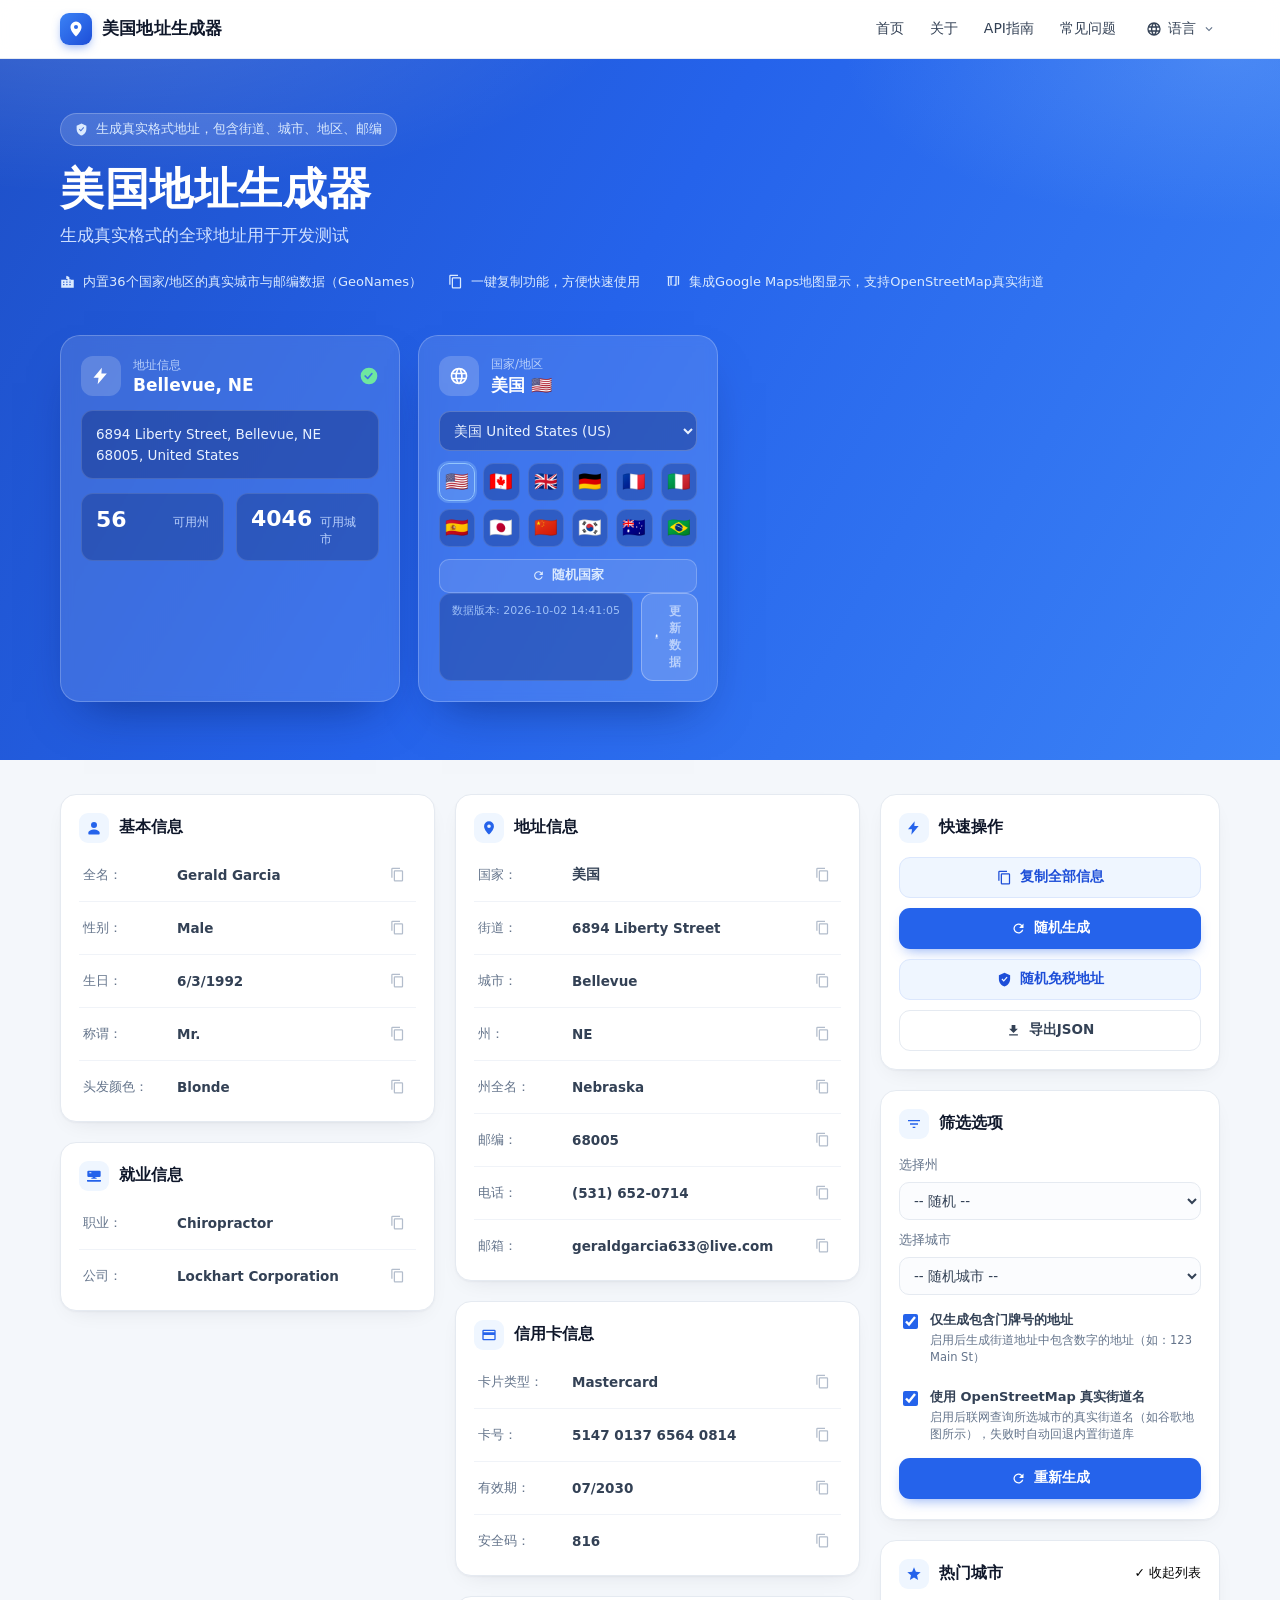
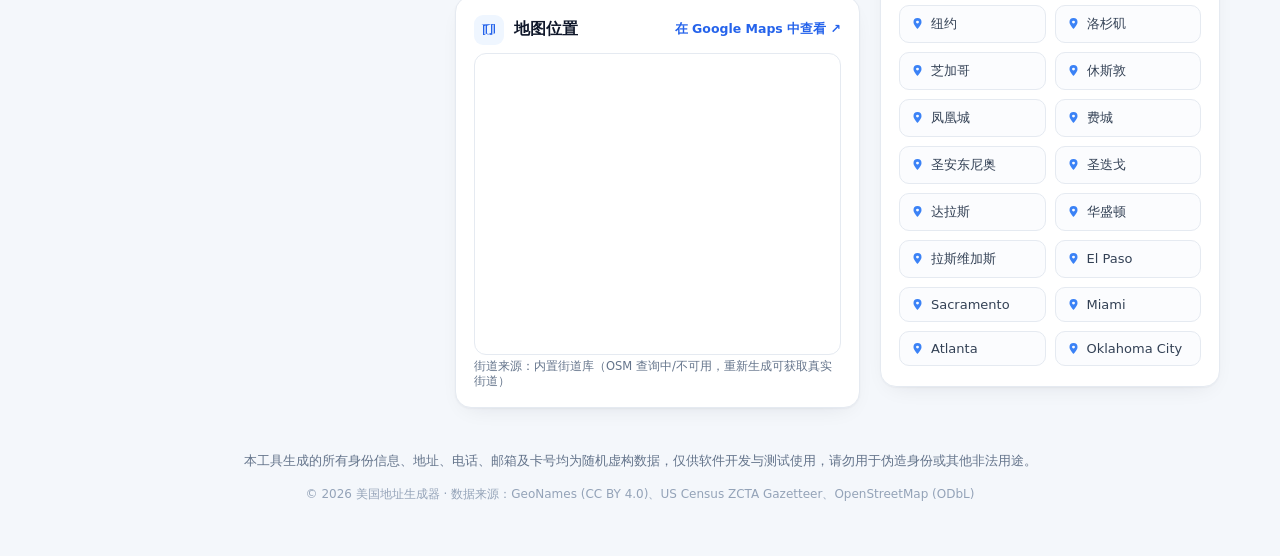
==== Workers 和 Pages/index.html @ 5659b909 "新增 Cloudflare Workers/Pages 版：浏览器内数据更新功能（无需 KV） - Workers 和 Pages/ 目录：与主项目功能相同的 CF Pages 部署版 - funct" ====
<!DOCTYPE html>
<html lang="zh-CN">
<head>
<meta charset="UTF-8">
<meta name="viewport" content="width=device-width, initial-scale=1.0">
<title>美国地址生成器 - 随机生成真实格式的美国地址</title>
<meta name="description" content="免费在线美国地址生成器，随机生成包含街道、城市、州、邮编的真实格式美国地址，支持按州/城市筛选、Google Maps 地图显示、一键复制与 JSON 导出。仅供开发测试使用。">
<link rel="icon" href="data:image/svg+xml,%3Csvg xmlns='http://www.w3.org/2000/svg' viewBox='0 0 32 32'%3E%3Crect width='32' height='32' rx='8' fill='%232563eb'/%3E%3Cpath d='M16 6a7 7 0 0 0-7 7c0 5.25 7 13 7 13s7-7.75 7-13a7 7 0 0 0-7-7zm0 9.5A2.5 2.5 0 1 1 16 10a2.5 2.5 0 0 1 0 5.5z' fill='%23fff'/%3E%3C/svg%3E">
<link rel="stylesheet" href="css/style.css?v=20261003b">
</head>
<body>

<!-- SVG sprite -->
<svg width="0" height="0" style="position:absolute" aria-hidden="true">
  <defs>
    <symbol id="i-pin" viewBox="0 0 24 24"><path d="M12 2a7.41 7.41 0 0 0-7.4 7.4c0 5.57 6.6 11.88 6.88 12.14a.75.75 0 0 0 1.03 0c.29-.26 6.89-6.57 6.89-12.14A7.41 7.41 0 0 0 12 2zm0 10.1a2.7 2.7 0 1 1 0-5.4 2.7 2.7 0 0 1 0 5.4z"/></symbol>
    <symbol id="i-user" viewBox="0 0 24 24"><path d="M12 12a4.5 4.5 0 1 0-4.5-4.5A4.5 4.5 0 0 0 12 12zm0 2.1c-3.9 0-8.5 2-8.5 5v1.65a1 1 0 0 0 1 1h15a1 1 0 0 0 1-1V19.1c0-3-4.6-5-8.5-5z"/></symbol>
    <symbol id="i-copy" viewBox="0 0 24 24"><path d="M16 1H4a2 2 0 0 0-2 2v14h2V3h12V1zm3 4H8a2 2 0 0 0-2 2v14a2 2 0 0 0 2 2h11a2 2 0 0 0 2-2V7a2 2 0 0 0-2-2zm0 16H8V7h11v14z"/></symbol>
    <symbol id="i-check-circle" viewBox="0 0 24 24"><path d="M12 2a10 10 0 1 0 10 10A10 10 0 0 0 12 2zm4.3 7.61-5.15 6a1 1 0 0 1-1.47.05L6.7 12.68a1 1 0 1 1 1.42-1.41l2.26 2.26 4.45-5.2a1 1 0 0 1 1.47 1.28z"/></symbol>
    <symbol id="i-bolt" viewBox="0 0 24 24"><path d="M13 2 3 14h6l-1 8 11-13h-6.5L13 2z"/></symbol>
    <symbol id="i-shield" viewBox="0 0 24 24"><path d="M12 1 3 5v6c0 5.55 3.84 10.74 9 12 5.16-1.26 9-6.45 9-12V5l-9-4zm-1.2 14.5-3.6-3.6 1.4-1.4 2.2 2.2 4.6-5.2 1.5 1.3-6.1 6.7z"/></symbol>
    <symbol id="i-download" viewBox="0 0 24 24"><path d="M19 9h-4V3H9v6H5l7 7 7-7zM5 18v2h14v-2H5z"/></symbol>
    <symbol id="i-refresh" viewBox="0 0 24 24"><path d="M17.65 6.35A8 8 0 1 0 19.73 14h-2.08a6 6 0 1 1-1.41-6.24L13 11h7V4l-2.35 2.35z"/></symbol>
    <symbol id="i-map" viewBox="0 0 24 24"><path d="M20.5 3 .6 3.6 3 4.67v14.66l6-2.22 6 2.22 6-2.61V3.61L20.5 3zM9 5.44l6-2.22v13.34l-6 2.22V5.44zM5 6.09l2-.74v13.31l-2 .74V6.09zm14 11.36-2 .74V4.44l2-.74v13.75z"/></symbol>
    <symbol id="i-filter" viewBox="0 0 24 24"><path d="M10 18h4v-2h-4v2zM3 6v2h18V6H3zm3 7h12v-2H6v2z"/></symbol>
    <symbol id="i-briefcase" viewBox="0 0 24 24"><path d="M10 16v-1H3.75A1.75 1.75 0 0 1 2 13.25v-6A1.75 1.75 0 0 1 3.75 5.5h16.5A1.75 1.75 0 0 1 22 7.25v6a1.75 1.75 0 0 1-1.75 1.75H14v1h2v1.5H8V16h2zm-2-8H5v1.5h3V8zm14.5 11.5V21a1 1 0 0 1-1 1h-19a1 1 0 0 1-1-1v-1.5h21z" transform="translate(0 -1.5)"/></symbol>
    <symbol id="i-card" viewBox="0 0 24 24"><path d="M20 4H4a2 2 0 0 0-2 2v12a2 2 0 0 0 2 2h16a2 2 0 0 0 2-2V6a2 2 0 0 0-2-2zm0 14H4v-6h16v6zm0-10H4V6h16v2z"/></symbol>
    <symbol id="i-mail" viewBox="0 0 24 24"><path d="M20 4H4a2 2 0 0 0-2 2v12a2 2 0 0 0 2 2h16a2 2 0 0 0 2-2V6a2 2 0 0 0-2-2zm0 4-8 5-8-5V6l8 5 8-5v2z"/></symbol>
    <symbol id="i-phone" viewBox="0 0 24 24"><path d="M6.62 10.79a15.05 15.05 0 0 0 6.59 6.59l2.2-2.2a1 1 0 0 1 1.02-.24 11.36 11.36 0 0 0 3.57.57 1 1 0 0 1 1 1V20a1 1 0 0 1-1 1A17 17 0 0 1 3 4a1 1 0 0 1 1-1h3.5a1 1 0 0 1 1 1 11.36 11.36 0 0 0 .57 3.57 1 1 0 0 1-.25 1.02l-2.2 2.2z"/></symbol>
    <symbol id="i-globe" viewBox="0 0 24 24"><path d="M12 2a10 10 0 1 0 10 10A10 10 0 0 0 12 2zm6.93 6h-2.95a15.65 15.65 0 0 0-1.38-3.56A8.03 8.03 0 0 1 18.93 8zM12 4.04c.83 1.2 1.48 2.53 1.91 3.96h-3.82A14 14 0 0 1 12 4.04zM4.26 14a7.82 7.82 0 0 1 0-4h3.38a16.55 16.55 0 0 0 0 4H4.26zm.81 2h2.95a15.65 15.65 0 0 0 1.38 3.56A8.03 8.03 0 0 1 5.07 16zm2.95-8H5.07a8.03 8.03 0 0 1 4.33-3.56A15.65 15.65 0 0 0 8.02 8zM12 19.96a14 14 0 0 1-1.91-3.96h3.82A14.34 14.34 0 0 1 12 19.96zM14.34 14H9.66a14.64 14.64 0 0 1 0-4h4.68a14.64 14.64 0 0 1 0 4zm.26 5.56A15.65 15.65 0 0 0 15.98 16h2.95a8.03 8.03 0 0 1-4.33 3.56zM16.36 14a16.55 16.55 0 0 0 0-4h3.38a7.82 7.82 0 0 1 0 4h-3.38z"/></symbol>
    <symbol id="i-star" viewBox="0 0 24 24"><path d="m12 17.27 6.18 3.73-1.64-7.03L22 9.24l-7.19-.61L12 2 9.19 8.63 2 9.24l5.46 4.73L5.82 21z"/></symbol>
    <symbol id="i-chevron-down" viewBox="0 0 24 24"><path d="M7.41 8.59 12 13.17l4.59-4.58L18 10l-6 6-6-6 1.41-1.41z"/></symbol>
    <symbol id="i-x" viewBox="0 0 24 24"><path d="M19 6.41 17.59 5 12 10.59 6.41 5 5 6.41 10.59 12 5 17.59 6.41 19 12 13.41 17.59 19 19 17.59 13.41 12z"/></symbol>
    <symbol id="i-city" viewBox="0 0 24 24"><path d="M15 9V5.83a1 1 0 0 0-.47-.85l-3-1.9a1 1 0 0 0-1.53.85V9H2v13h20V9h-7zm-8 9H5v-2h2v2zm0-4H5v-2h2v2zm5 4h-2v-2h2v2zm0-4h-2v-2h2v2zm0-4h-2V8h2v2zm5 8h-2v-2h2v2zm0-4h-2v-2h2v2zm0-4h-2V8h2v2z"/></symbol>
  </defs>
</svg>

<!-- ========= 顶部导航 ========= -->
<header class="nav">
  <div class="nav-inner">
    <a class="brand" href="#top">
      <span class="brand-logo"><svg><use href="#i-pin"/></svg></span>
      <span class="brand-name" data-i18n="brand">美国地址生成器</span>
    </a>
    <nav class="nav-links">
      <a href="#top" data-i18n="nav.home">首页</a>
      <a href="#" id="navAbout" data-i18n="nav.about">关于</a>
      <a href="#" id="navApi" data-i18n="nav.api">API指南</a>
      <a href="#" id="navFaq" data-i18n="nav.faq">常见问题</a>
      <div class="lang-wrap">
        <button class="lang-btn" id="langBtn" aria-haspopup="listbox">
          <svg><use href="#i-globe"/></svg><span data-i18n="nav.lang">语言</span><svg class="caret"><use href="#i-chevron-down"/></svg>
        </button>
        <div class="lang-menu" id="langMenu" hidden>
          <button data-lang="zh">简体中文</button>
          <button data-lang="en">English</button>
        </div>
      </div>
    </nav>
  </div>
</header>

<!-- ========= Hero ========= -->
<section class="hero" id="top">
  <div class="hero-inner">
    <div class="hero-left">
      <div class="hero-badge">
        <svg><use href="#i-shield"/></svg>
        <span data-i18n="hero.badge">生成真实格式地址，包含街道、城市、地区、邮编</span>
      </div>
      <h1 data-i18n="hero.title">美国地址生成器</h1>
      <p class="hero-sub" data-i18n="hero.sub">生成真实格式的全球地址用于开发测试</p>
      <div class="hero-feats">
        <div class="feat"><svg><use href="#i-city"/></svg><span data-i18n="hero.f1">内置36个国家/地区的真实城市与邮编数据（GeoNames）</span></div>
        <div class="feat"><svg><use href="#i-copy"/></svg><span data-i18n="hero.f2">一键复制功能，方便快速使用</span></div>
        <div class="feat"><svg><use href="#i-map"/></svg><span data-i18n="hero.f3">集成Google Maps地图显示，支持OpenStreetMap真实街道</span></div>
      </div>
    </div>
    <div class="hero-right">
      <aside class="hero-card">
        <div class="hero-card-head">
          <span class="hero-card-icon"><svg><use href="#i-bolt"/></svg></span>
          <div class="hero-card-title">
            <span class="hint" data-i18n="hero.cardTitle">地址信息</span>
            <strong id="heroCity">--</strong>
          </div>
          <svg class="ok" id="heroOk"><use href="#i-check-circle"/></svg>
        </div>
        <button class="hero-addr" id="heroAddr" title="点击复制完整地址">--</button>
        <div class="hero-stats">
          <div class="stat"><strong id="statStates">56</strong><span id="lblStatRegions">可用州</span></div>
          <div class="stat"><strong id="statCities">--</strong><span data-i18n="hero.cities">可用城市</span></div>
        </div>
      </aside>
      <aside class="hero-card country-card">
        <div class="hero-card-head">
          <span class="hero-card-icon"><svg><use href="#i-globe"/></svg></span>
          <div class="hero-card-title">
            <span class="hint" data-i18n="hero.country">国家/地区</span>
            <strong id="heroCountry">--</strong>
          </div>
        </div>
        <select id="selCountry" class="country-select" aria-label="Country"></select>
        <div class="flag-chips" id="countryChips"></div>
        <div class="country-foot">
          <button class="mini-btn" id="btnRandCountry"><svg><use href="#i-refresh"/></svg><span data-i18n="hero.randomCountry">随机国家</span></button>
        </div>
        <div class="hero-stats small">
          <div class="stat ver"><span id="dataVersion">--</span></div>
          <button class="stat updbtn" id="btnUpdate" type="button"><svg><use href="#i-download"/></svg><span data-i18n="update.btn">更新数据</span></button>
        </div>
      </aside>
    </div>
  </div>
</section>

<!-- ========= 主体 ========= -->
<main class="main">
  <div class="grid">

    <!-- 左列 -->
    <div class="col">
      <section class="card" id="cardBasic">
        <h2><span class="cicon blue"><svg><use href="#i-user"/></svg></span><span data-i18n="card.basic">基本信息</span></h2>
        <div class="rows">
          <div class="row"><span class="lb" data-i18n="f.fullName">全名：</span><span class="val" id="f-fullName">--</span><button class="cp" data-copy="fullName" title="复制"><svg><use href="#i-copy"/></svg></button></div>
          <div class="row"><span class="lb" data-i18n="f.gender">性别：</span><span class="val" id="f-gender">--</span><button class="cp" data-copy="gender"><svg><use href="#i-copy"/></svg></button></div>
          <div class="row"><span class="lb" data-i18n="f.dob">生日：</span><span class="val" id="f-dob">--</span><button class="cp" data-copy="dob"><svg><use href="#i-copy"/></svg></button></div>
          <div class="row"><span class="lb" data-i18n="f.title">称谓：</span><span class="val" id="f-title">--</span><button class="cp" data-copy="title"><svg><use href="#i-copy"/></svg></button></div>
          <div class="row"><span class="lb" data-i18n="f.hair">头发颜色：</span><span class="val" id="f-hair">--</span><button class="cp" data-copy="hair"><svg><use href="#i-copy"/></svg></button></div>
        </div>
      </section>

      <section class="card" id="cardJob">
        <h2><span class="cicon blue"><svg><use href="#i-briefcase"/></svg></span><span data-i18n="card.job">就业信息</span></h2>
        <div class="rows">
          <div class="row"><span class="lb" data-i18n="f.occupation">职业：</span><span class="val" id="f-occupation">--</span><button class="cp" data-copy="occupation"><svg><use href="#i-copy"/></svg></button></div>
          <div class="row"><span class="lb" data-i18n="f.company">公司：</span><span class="val" id="f-company">--</span><button class="cp" data-copy="company"><svg><use href="#i-copy"/></svg></button></div>
        </div>
      </section>
    </div>

    <!-- 中列 -->
    <div class="col">
      <section class="card" id="cardAddr">
        <h2><span class="cicon blue"><svg><use href="#i-pin"/></svg></span><span data-i18n="card.addr">地址信息</span></h2>
        <div class="rows">
          <div class="row"><span class="lb" data-i18n="f.country">国家：</span><span class="val" id="f-country">--</span><button class="cp" data-copy="country"><svg><use href="#i-copy"/></svg></button></div>
          <div class="row"><span class="lb" data-i18n="f.street">街道：</span><span class="val" id="f-street">--</span><button class="cp" data-copy="street"><svg><use href="#i-copy"/></svg></button></div>
          <div class="row"><span class="lb" data-i18n="f.city">城市：</span><span class="val" id="f-city">--</span><button class="cp" data-copy="city"><svg><use href="#i-copy"/></svg></button></div>
          <div class="row"><span class="lb" id="lblState">州：</span><span class="val" id="f-state">--</span><button class="cp" data-copy="state"><svg><use href="#i-copy"/></svg></button></div>
          <div class="row"><span class="lb" id="lblStateFull">州全名：</span><span class="val" id="f-stateFull">--</span><button class="cp" data-copy="stateFull"><svg><use href="#i-copy"/></svg></button></div>
          <div class="row"><span class="lb" data-i18n="f.zip">邮编：</span><span class="val" id="f-zip">--</span><button class="cp" data-copy="zip"><svg><use href="#i-copy"/></svg></button></div>
          <div class="row"><span class="lb" data-i18n="f.phone">电话：</span><span class="val" id="f-phone">--</span><button class="cp" data-copy="phone"><svg><use href="#i-copy"/></svg></button></div>
          <div class="row"><span class="lb" data-i18n="f.email">邮箱：</span><span class="val" id="f-email">--</span><button class="cp" data-copy="email"><svg><use href="#i-copy"/></svg></button></div>
        </div>
      </section>

      <section class="card" id="cardCard">
        <h2><span class="cicon blue"><svg><use href="#i-card"/></svg></span><span data-i18n="card.credit">信用卡信息</span></h2>
        <div class="rows">
          <div class="row"><span class="lb" data-i18n="f.cardType">卡片类型：</span><span class="val" id="f-cardType">--</span><button class="cp" data-copy="cardType"><svg><use href="#i-copy"/></svg></button></div>
          <div class="row"><span class="lb" data-i18n="f.cardNumber">卡号：</span><span class="val" id="f-cardNumber">--</span><button class="cp" data-copy="cardNumber"><svg><use href="#i-copy"/></svg></button></div>
          <div class="row"><span class="lb" data-i18n="f.cardExpiry">有效期：</span><span class="val" id="f-cardExpiry">--</span><button class="cp" data-copy="cardExpiry"><svg><use href="#i-copy"/></svg></button></div>
          <div class="row"><span class="lb" data-i18n="f.cardCvv">安全码：</span><span class="val" id="f-cardCvv">--</span><button class="cp" data-copy="cardCvv"><svg><use href="#i-copy"/></svg></button></div>
        </div>
      </section>

      <section class="card" id="cardMap">
        <h2>
          <span class="cicon blue"><svg><use href="#i-map"/></svg></span>
          <span data-i18n="card.map">地图位置</span>
          <a class="hlink" id="gmapsLink" href="#" target="_blank" rel="noopener" data-i18n="map.open">在 Google Maps 中查看 ↗</a>
        </h2>
        <div class="map-wrap">
          <iframe id="mapFrame" title="Google Maps" loading="lazy" referrerpolicy="no-referrer-when-downgrade" allowfullscreen></iframe>
        </div>
        <p class="map-src" id="streetSrc"></p>
      </section>
    </div>

    <!-- 右列 -->
    <div class="col side">
      <section class="card" id="cardQuick">
        <h2><span class="cicon blue"><svg><use href="#i-bolt"/></svg></span><span data-i18n="card.quick">快速操作</span></h2>
        <div class="quick">
          <button class="btn soft" id="btnCopyAll"><svg><use href="#i-copy"/></svg><span data-i18n="q.copyAll">复制全部信息</span></button>
          <button class="btn solid" id="btnGen"><svg><use href="#i-refresh"/></svg><span data-i18n="q.random">随机生成</span></button>
          <button class="btn soft" id="btnTaxFree"><svg><use href="#i-shield"/></svg><span data-i18n="q.taxFree">随机免税地址</span></button>
          <button class="btn ghost" id="btnExport"><svg><use href="#i-download"/></svg><span data-i18n="q.export">导出JSON</span></button>
        </div>
      </section>

      <section class="card" id="cardFilter">
        <h2><span class="cicon blue"><svg><use href="#i-filter"/></svg></span><span data-i18n="card.filter">筛选选项</span></h2>
        <div class="filters">
          <label class="flb" for="selState" id="lblRegionFilter">选择州</label>
          <select id="selState"><option value="" data-i18n="flt.anyState">-- 随机 --</option></select>
          <label class="flb" for="selCity" data-i18n="flt.city">选择城市</label>
          <select id="selCity"><option value="" data-i18n="flt.anyCity">-- 随机城市 --</option></select>
          <label class="chk">
            <input type="checkbox" id="chkHouse" checked>
            <span><b data-i18n="flt.house">仅生成包含门牌号的地址</b><i data-i18n="flt.houseHint">启用后生成街道地址中包含数字的地址（如：123 Main St）</i></span>
          </label>
          <label class="chk">
            <input type="checkbox" id="chkOsm" checked>
            <span><b data-i18n="flt.osm">使用 OpenStreetMap 真实街道名</b><i data-i18n="flt.osmHint">启用后联网查询所选城市的真实街道名（如谷歌地图所示），失败时自动回退内置街道库</i></span>
          </label>
          <button class="btn solid full" id="btnRegen"><svg><use href="#i-refresh"/></svg><span data-i18n="q.regen">重新生成</span></button>
        </div>
      </section>

      <section class="card" id="cardHot">
        <h2><span class="cicon blue"><svg><use href="#i-star"/></svg></span><span data-i18n="card.hot">热门城市</span>
          <button class="hlink asbtn" id="hotToggle" data-i18n="hot.collapse">✓ 收起列表</button>
        </h2>
        <div class="hot-grid" id="hotCities"></div>
      </section>
    </div>

  </div>
</main>

<footer class="foot">
  <p><span data-i18n="foot.disclaimer">本工具生成的所有身份信息、地址、电话、邮箱及卡号均为随机虚构数据，仅供软件开发与测试使用，请勿用于伪造身份或其他非法用途。</span></p>
  <p class="muted">© 2026 美国地址生成器 · <span data-i18n="foot.src">数据来源：GeoNames (CC BY 4.0)、US Census ZCTA Gazetteer、OpenStreetMap (ODbL)</span></p>
</footer>

<!-- ========= 模态框 ========= -->
<div class="modal-mask" id="modalMask" hidden>
  <div class="modal" role="dialog" aria-modal="true">
    <button class="modal-x" id="modalX" aria-label="close"><svg><use href="#i-x"/></svg></button>
    <div class="modal-body" id="modalBody"></div>
  </div>
</div>

<div class="toast" id="toast" hidden></div>

<script src="js/countries_data.js?v=20261003"></script>
<script src="js/names.js?v=20261003"></script>
<script src="js/app.js?v=20261003"></script>
</body>
</html>
---- Workers 和 Pages/css/style.css ----
/* 美国地址生成器 - style.css */
:root {
  --blue-600: #2563eb;
  --blue-700: #1d4ed8;
  --blue-500: #3b82f6;
  --blue-100: #dbeafe;
  --blue-50: #eff6ff;
  --ink: #0f172a;
  --ink-2: #334155;
  --muted: #64748b;
  --line: #e5eaf1;
  --bg: #f4f7fb;
  --card: #ffffff;
  --radius: 16px;
  --shadow: 0 1px 2px rgba(15, 23, 42, .04), 0 8px 24px -12px rgba(15, 23, 42, .12);
}
* { box-sizing: border-box; }
html { scroll-behavior: smooth; }
body {
  margin: 0;
  font-family: "Inter", "Segoe UI", "Microsoft YaHei", "PingFang SC", system-ui, -apple-system, sans-serif;
  color: var(--ink);
  background: var(--bg);
  -webkit-font-smoothing: antialiased;
}
button { font-family: inherit; cursor: pointer; }
a { color: var(--blue-600); text-decoration: none; }
svg { fill: currentColor; }

/* ============ 导航 ============ */
.nav {
  position: sticky; top: 0; z-index: 50;
  background: rgba(255, 255, 255, .92);
  backdrop-filter: blur(10px);
  border-bottom: 1px solid var(--line);
}
.nav-inner {
  max-width: 1200px; margin: 0 auto; padding: 0 20px;
  height: 58px; display: flex; align-items: center; justify-content: space-between;
}
.brand { display: flex; align-items: center; gap: 10px; color: var(--ink); font-weight: 700; }
.brand-logo {
  width: 32px; height: 32px; border-radius: 9px;
  background: linear-gradient(135deg, var(--blue-500), var(--blue-700));
  color: #fff; display: grid; place-items: center;
  box-shadow: 0 4px 10px -2px rgba(37, 99, 235, .5);
}
.brand-logo svg { width: 18px; height: 18px; }
.brand-name { font-size: 16.5px; letter-spacing: .2px; }
.nav-links { display: flex; align-items: center; gap: 26px; }
.nav-links > a { color: var(--ink-2); font-size: 14px; }
.nav-links > a:hover { color: var(--blue-600); }
.lang-wrap { position: relative; }
.lang-btn {
  display: flex; align-items: center; gap: 6px;
  border: 0; background: none; color: var(--ink-2); font-size: 14px; padding: 6px 4px;
}
.lang-btn svg { width: 16px; height: 16px; }
.lang-btn .caret { width: 14px; height: 14px; color: var(--muted); }
.lang-menu {
  position: absolute; right: 0; top: calc(100% + 6px);
  background: #fff; border: 1px solid var(--line); border-radius: 10px;
  box-shadow: var(--shadow); min-width: 132px; overflow: hidden; padding: 4px;
}
.lang-menu button {
  display: block; width: 100%; text-align: left; padding: 8px 10px;
  border: 0; background: none; border-radius: 7px; font-size: 13.5px; color: var(--ink-2);
}
.lang-menu button:hover { background: var(--blue-50); color: var(--blue-700); }
.lang-menu button.active { color: var(--blue-600); font-weight: 600; }

/* ============ Hero ============ */
.hero {
  background:
    radial-gradient(900px 340px at 8% -10%, rgba(255, 255, 255, .16), transparent 60%),
    radial-gradient(700px 300px at 96% 0%, rgba(147, 197, 253, .25), transparent 55%),
    linear-gradient(120deg, #1e50c8 0%, #2563eb 45%, #3b82f6 100%);
  color: #fff;
}
.hero-inner {
  max-width: 1200px; margin: 0 auto; padding: 54px 20px 58px;
  display: grid; grid-template-columns: 1.2fr auto; gap: 44px; align-items: center;
}
.hero-right { display: flex; gap: 18px; align-items: stretch; flex-wrap: wrap; justify-content: flex-end; max-width: 760px; }
.hero-badge {
  display: inline-flex; align-items: center; gap: 8px;
  background: rgba(255, 255, 255, .14); border: 1px solid rgba(255, 255, 255, .22);
  padding: 7px 14px; border-radius: 999px; font-size: 12.5px; color: #dbeafe;
}
.hero-badge svg { width: 13px; height: 13px; }
.hero h1 {
  margin: 18px 0 10px; font-size: 44px; line-height: 1.15;
  letter-spacing: .5px; font-weight: 800;
}
.hero-sub { margin: 0 0 26px; color: #cfe0ff; font-size: 16.5px; }
.hero-feats { display: flex; flex-wrap: wrap; gap: 10px 26px; }
.feat { display: flex; align-items: center; gap: 8px; font-size: 13px; color: #dbeafe; }
.feat svg { width: 15px; height: 15px; flex: none; }

.hero-card {
  background: rgba(255, 255, 255, .12);
  border: 1px solid rgba(255, 255, 255, .22);
  border-radius: 20px; padding: 20px;
  backdrop-filter: blur(6px);
  box-shadow: 0 24px 48px -24px rgba(2, 20, 80, .55);
  width: 340px; flex: none;
  display: flex; flex-direction: column;
}
.country-card { width: 300px; }
.hero-card-head { display: flex; align-items: center; gap: 12px; }
.hero-card-icon {
  width: 40px; height: 40px; border-radius: 12px; flex: none;
  background: rgba(255, 255, 255, .18); display: grid; place-items: center;
}
.hero-card-icon svg { width: 20px; height: 20px; }
.hero-card-title { display: flex; flex-direction: column; gap: 1px; min-width: 0; flex: 1; }
.hero-card-title .hint { font-size: 12px; color: #b9d0fb; }
.hero-card-title strong { font-size: 17px; white-space: nowrap; overflow: hidden; text-overflow: ellipsis; }
.hero-card-head .ok { width: 20px; height: 20px; color: #6ee7a0; flex: none; }
.hero-addr {
  margin-top: 14px; width: 100%; text-align: left;
  background: rgba(9, 30, 100, .35); border: 1px solid rgba(255, 255, 255, .14);
  color: #eaf2ff; font-size: 13.5px; line-height: 1.55;
  border-radius: 12px; padding: 13px 14px; min-height: 46px;
}
.hero-addr:hover { border-color: rgba(255, 255, 255, .4); }
.hero-stats { display: grid; grid-template-columns: 1fr 1fr; gap: 12px; margin-top: 14px; }
.stat {
  background: rgba(9, 30, 100, .3); border: 1px solid rgba(255, 255, 255, .12);
  border-radius: 12px; padding: 12px 14px;
  display: flex; align-items: baseline; justify-content: space-between; gap: 8px;
}
.stat strong { font-size: 22px; }
.stat span { font-size: 12px; color: #b9d0fb; }
.hero-stats.small { margin-top: auto; gap: 8px; }
.hero-stats.small .stat { padding: 9px 12px; }
.stat.ver { justify-content: center; }
.stat.ver span { font-size: 11px; color: #9fc0f7; white-space: nowrap; overflow: hidden; text-overflow: ellipsis; }
.stat.updbtn {
  border: 1px solid rgba(255, 255, 255, .3); background: rgba(255, 255, 255, .14);
  color: #eaf2ff; font-size: 12.5px; font-weight: 600; font-family: inherit;
  cursor: pointer; justify-content: center; align-items: center; gap: 6px;
  transition: background .15s ease;
}
.stat.updbtn svg { width: 13px; height: 13px; }
.stat.updbtn:hover { background: rgba(255, 255, 255, .24); }

/* 国家选择卡片 */
.country-select {
  margin-top: 14px; width: 100%; height: 40px; padding: 0 10px;
  background: rgba(9, 30, 100, .35); color: #eaf2ff;
  border: 1px solid rgba(255, 255, 255, .22); border-radius: 11px;
  font-size: 13.5px; font-family: inherit; outline: none; cursor: pointer;
}
.country-select:focus { border-color: rgba(255, 255, 255, .55); }
.country-select option { color: #0f172a; background: #fff; }
.flag-chips { display: grid; grid-template-columns: repeat(6, 1fr); gap: 8px; margin-top: 12px; }
.flag-chip {
  height: 38px; border-radius: 10px; font-size: 19px; line-height: 1;
  background: rgba(9, 30, 100, .3); border: 1px solid rgba(255, 255, 255, .12);
  cursor: pointer; transition: all .15s ease; padding: 0;
}
.flag-chip:hover { background: rgba(255, 255, 255, .2); transform: translateY(-1px); }
.flag-chip.active { border-color: #93c5fd; background: rgba(147, 197, 253, .28); box-shadow: 0 0 0 2px rgba(147, 197, 253, .35); }
.country-foot { margin-top: 12px; }
.mini-btn {
  width: 100%; display: flex; align-items: center; justify-content: center; gap: 7px;
  height: 34px; border-radius: 10px; font-size: 12.5px; font-weight: 600; font-family: inherit;
  background: rgba(255, 255, 255, .1); border: 1px solid rgba(255, 255, 255, .22);
  color: #dbeafe; cursor: pointer; transition: background .15s ease;
}
.mini-btn svg { width: 13px; height: 13px; }
.mini-btn:hover { background: rgba(255, 255, 255, .2); }

/* ============ 主体布局 ============ */
.main { max-width: 1200px; margin: 0 auto; padding: 34px 20px 20px; }
.grid { display: grid; grid-template-columns: minmax(0, 1fr) minmax(0, 1.08fr) 340px; gap: 20px; align-items: start; }
.col { display: flex; flex-direction: column; gap: 20px; min-width: 0; }

.card {
  background: var(--card); border: 1px solid var(--line);
  border-radius: var(--radius); box-shadow: var(--shadow);
  padding: 18px 18px 8px;
}
.card h2 {
  display: flex; align-items: center; gap: 10px;
  margin: 0 0 6px; font-size: 15.5px; font-weight: 700; color: var(--ink);
}
.card h2 .hlink { margin-left: auto; font-size: 12.5px; }
.cicon {
  width: 30px; height: 30px; border-radius: 9px; flex: none;
  display: grid; place-items: center;
  background: var(--blue-50); color: var(--blue-600);
}
.cicon svg { width: 16px; height: 16px; }

.rows { display: flex; flex-direction: column; }
.row {
  display: flex; align-items: center; gap: 10px;
  padding: 11px 4px; border-bottom: 1px solid #f0f3f8;
}
.row:last-child { border-bottom: 0; }
.lb { flex: none; width: 84px; color: var(--muted); font-size: 13px; }
.val { flex: 1; min-width: 0; font-size: 13.5px; font-weight: 600; color: var(--ink-2); word-break: break-all; }
.cp {
  flex: none; width: 30px; height: 30px; border-radius: 8px; border: 0;
  background: transparent; color: #b3bdcc; display: grid; place-items: center;
  transition: all .15s ease;
}
.cp svg { width: 15px; height: 15px; }
.cp:hover { background: var(--blue-50); color: var(--blue-600); }
.cp.done { color: #16a34a; }

.hlink.asbtn { border: 0; background: none; padding: 0; font-size: 12.5px; }

/* 快速操作 */
.quick { display: flex; flex-direction: column; gap: 10px; padding: 8px 0 10px; }
.btn {
  display: flex; align-items: center; justify-content: center; gap: 8px;
  border-radius: 11px; font-size: 13.5px; font-weight: 600;
  padding: 10.5px 12px; border: 1px solid transparent; transition: all .15s ease;
}
.btn svg { width: 15px; height: 15px; }
.btn.solid { background: var(--blue-600); color: #fff; box-shadow: 0 6px 14px -6px rgba(37, 99, 235, .6); }
.btn.solid:hover { background: var(--blue-700); }
.btn.soft { background: var(--blue-50); color: var(--blue-700); border-color: #dbe7fd; }
.btn.soft:hover { background: var(--blue-100); }
.btn.ghost { background: #fff; color: var(--ink-2); border-color: var(--line); }
.btn.ghost:hover { border-color: #c9d5e8; color: var(--blue-700); }
.btn.full { width: 100%; }
.btn:active { transform: translateY(1px); }
.btn:disabled { opacity: .45; cursor: not-allowed; transform: none; }
.btn:disabled:hover { background: var(--blue-50); }

/* 筛选选项 */
.filters { display: flex; flex-direction: column; gap: 8px; padding: 8px 0 12px; }
.flb { font-size: 12.5px; color: var(--muted); margin-top: 4px; }
.filters select {
  width: 100%; height: 38px; padding: 0 10px;
  border: 1px solid var(--line); border-radius: 10px;
  background: #fbfcfe; color: var(--ink-2); font-size: 13.5px; font-family: inherit;
  outline: none;
}
.filters select:focus { border-color: var(--blue-500); box-shadow: 0 0 0 3px rgba(59, 130, 246, .15); }
.chk { display: flex; gap: 9px; align-items: flex-start; margin: 8px 0 6px; cursor: pointer; }
.chk input { margin-top: 3px; accent-color: var(--blue-600); width: 15px; height: 15px; flex: none; }
.chk span { display: flex; flex-direction: column; gap: 3px; }
.chk b { font-size: 13px; color: var(--ink-2); font-weight: 600; }
.chk i { font-style: normal; font-size: 11.5px; color: var(--muted); line-height: 1.5; }

/* 热门城市 */
.hot-grid { display: grid; grid-template-columns: 1fr 1fr; gap: 9px; padding: 10px 0 12px; }
.hot-grid.collapsed { grid-auto-rows: 0; overflow: hidden; gap: 0; padding-bottom: 0; }
.hot-chip {
  display: flex; align-items: center; gap: 7px;
  padding: 9px 11px; border: 1px solid var(--line); border-radius: 10px;
  background: #fbfcfe; color: var(--ink-2); font-size: 13px; justify-content: flex-start;
}
.hot-chip svg { width: 13px; height: 13px; color: var(--blue-500); flex: none; }
.hot-chip:hover { border-color: var(--blue-500); color: var(--blue-700); background: var(--blue-50); }
.hot-chip.collapsed-hide { display: none; }

/* 地图 */
.map-wrap { border-radius: 12px; overflow: hidden; border: 1px solid var(--line); margin: 8px 0 4px; }
.map-wrap iframe { display: block; width: 100%; height: 300px; border: 0; }
.map-src { font-size: 11.5px; color: var(--muted); margin: 0 0 10px; }

/* ============ 页脚 ============ */
.foot {
  max-width: 1200px; margin: 0 auto; padding: 10px 20px 40px;
  color: var(--muted); font-size: 12.5px; line-height: 1.7; text-align: center;
}
.foot .muted { color: #94a3b8; font-size: 12px; }

/* ============ 模态框 ============ */
.modal-mask[hidden] { display: none; }
.modal-mask {
  position: fixed; inset: 0; z-index: 100;
  background: rgba(15, 23, 42, .45); backdrop-filter: blur(3px);
  display: grid; place-items: center; padding: 24px;
}
.modal {
  position: relative; width: min(720px, 100%); max-height: 82vh; overflow: auto;
  background: #fff; border-radius: 18px; padding: 28px 30px;
  box-shadow: 0 30px 80px -20px rgba(2, 20, 80, .45);
}
.modal-x {
  position: sticky; top: 0; float: right; margin: -10px -10px 0 0;
  width: 32px; height: 32px; border: 0; border-radius: 9px;
  background: #f1f5f9; color: var(--muted); display: grid; place-items: center;
}
.modal-x svg { width: 15px; height: 15px; }
.modal-x:hover { background: #e2e8f0; color: var(--ink); }
.modal-body h3 { margin: 4px 0 14px; font-size: 19px; color: var(--ink); }
.modal-body h4 { margin: 18px 0 6px; font-size: 14.5px; color: var(--ink-2); }
.modal-body p, .modal-body li { font-size: 13.5px; color: var(--muted); line-height: 1.75; }
.modal-body ul, .modal-body ol { padding-left: 20px; margin: 6px 0; }
.modal-body code {
  background: var(--blue-50); color: var(--blue-700);
  padding: 1.5px 6px; border-radius: 6px; font-size: 12.5px;
}
.modal-body pre {
  background: #0f172a; color: #dbeafe; padding: 14px 16px; border-radius: 12px;
  overflow-x: auto; font-size: 12.5px; line-height: 1.6;
}
.modal-body table { border-collapse: collapse; width: 100%; font-size: 13px; margin: 8px 0; }
.modal-body th, .modal-body td { border: 1px solid var(--line); padding: 7px 10px; text-align: left; color: var(--ink-2); }
.modal-body th { background: #f8fafc; }

/* ============ Toast ============ */
.toast {
  position: fixed; left: 50%; bottom: 34px; transform: translateX(-50%);
  background: #0f172a; color: #fff; font-size: 13px;
  padding: 10px 18px; border-radius: 999px; z-index: 200;
  box-shadow: 0 12px 30px -8px rgba(2, 20, 80, .5);
  animation: toast-in .18s ease;
}
@keyframes toast-in { from { opacity: 0; transform: translate(-50%, 8px); } }

/* ============ 响应式 ============ */
@media (max-width: 1080px) {
  .grid { grid-template-columns: 1fr 1fr; }
  .col.side { grid-column: 1 / -1; display: grid; grid-template-columns: repeat(auto-fit, minmax(280px, 1fr)); }
}
@media (max-width: 1280px) {
  .hero-inner { grid-template-columns: 1fr; }
  .hero-right { justify-content: flex-start; }
}
@media (max-width: 880px) {
  .hero-inner { grid-template-columns: 1fr; gap: 30px; padding: 40px 20px 44px; }
  .hero h1 { font-size: 34px; }
  .grid { grid-template-columns: 1fr; }
  .hero-card, .country-card { width: 100%; }
}
@media (max-width: 560px) {
  .nav-links > a { display: none; }
  .brand-name { font-size: 15px; }
}
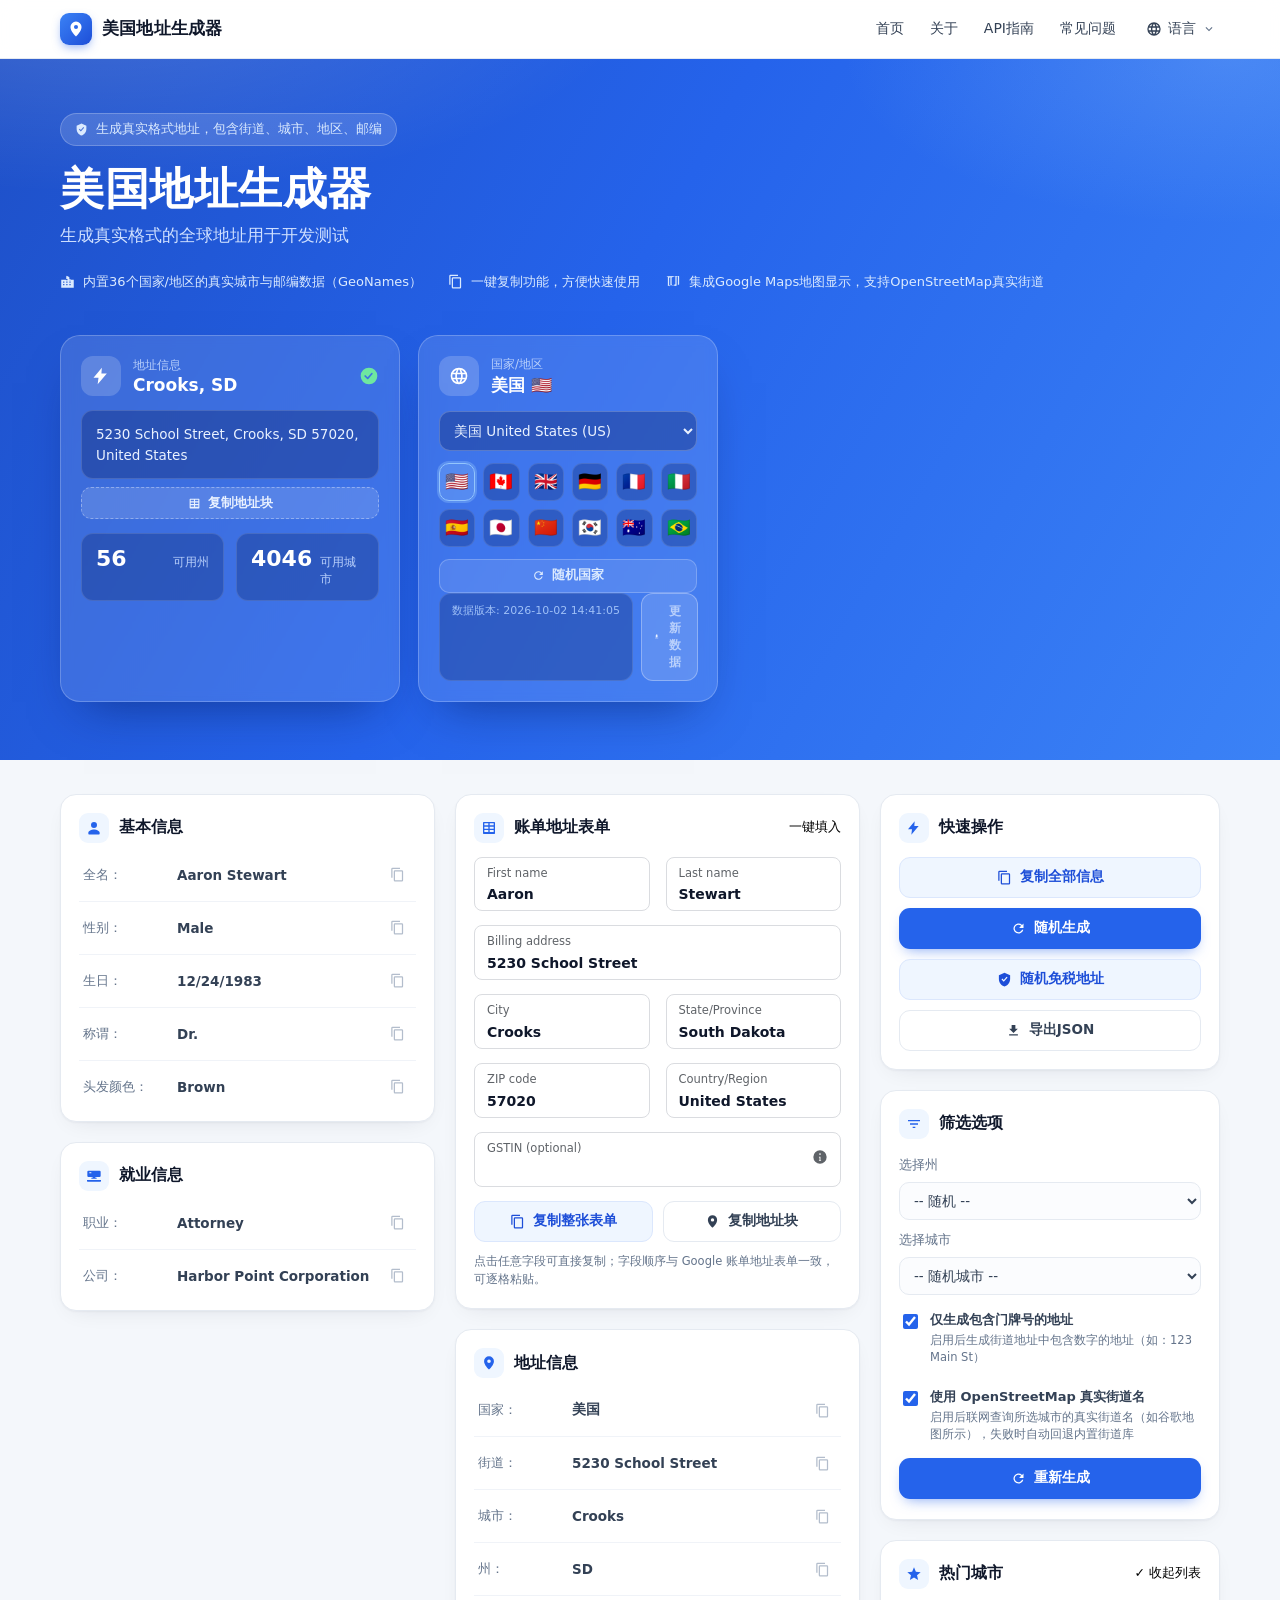
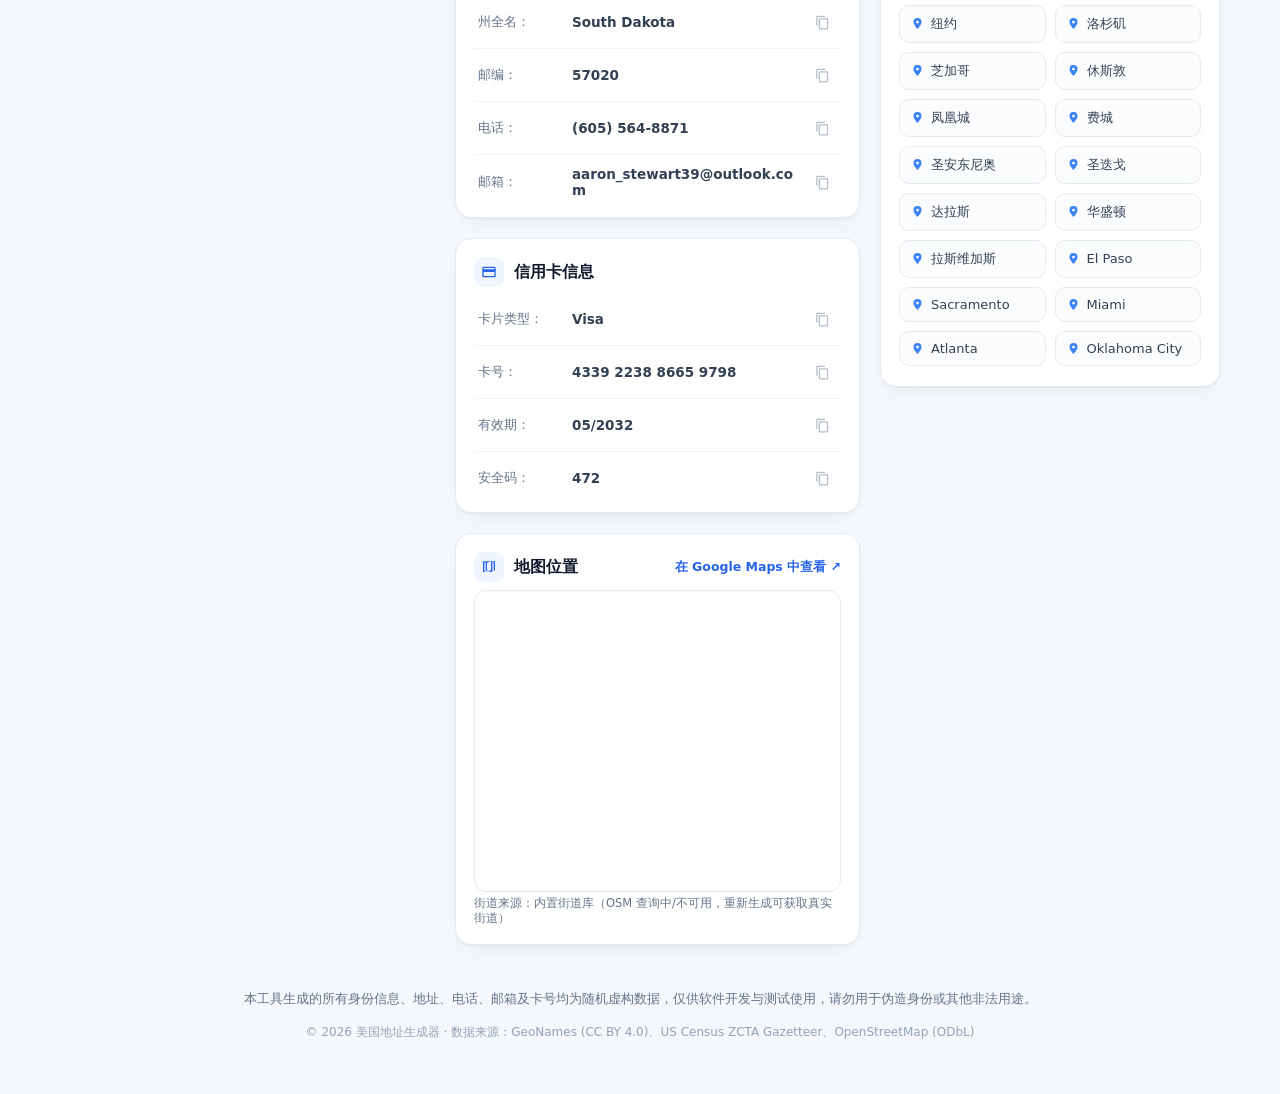
==== commit 96419189: "v1.1.1 新增账单地址表单（逐字段复制/复制整张表单/地址块），国家化邮编与 GSTIN 标签，URL state 支持地区全名" ====
--- a/Workers 和 Pages/index.html
+++ b/Workers 和 Pages/index.html
@@ -4,9 +4,9 @@
 <meta charset="UTF-8">
 <meta name="viewport" content="width=device-width, initial-scale=1.0">
 <title>美国地址生成器 - 随机生成真实格式的美国地址</title>
-<meta name="description" content="免费在线美国地址生成器，随机生成包含街道、城市、州、邮编的真实格式美国地址，支持按州/城市筛选、Google Maps 地图显示、一键复制与 JSON 导出。仅供开发测试使用。">
+<meta name="description" content="免费在线美国地址生成器，随机生成包含街道、城市、州、邮编的真实格式美国地址，支持按州/城市筛选、账单地址表单样式逐字段复制、Google Maps 地图显示与 JSON 导出。仅供开发测试使用。">
 <link rel="icon" href="data:image/svg+xml,%3Csvg xmlns='http://www.w3.org/2000/svg' viewBox='0 0 32 32'%3E%3Crect width='32' height='32' rx='8' fill='%232563eb'/%3E%3Cpath d='M16 6a7 7 0 0 0-7 7c0 5.25 7 13 7 13s7-7.75 7-13a7 7 0 0 0-7-7zm0 9.5A2.5 2.5 0 1 1 16 10a2.5 2.5 0 0 1 0 5.5z' fill='%23fff'/%3E%3C/svg%3E">
-<link rel="stylesheet" href="css/style.css?v=20261003b">
+<link rel="stylesheet" href="css/style.css?v=20261005d">
 </head>
 <body>
 
@@ -32,6 +32,8 @@
     <symbol id="i-chevron-down" viewBox="0 0 24 24"><path d="M7.41 8.59 12 13.17l4.59-4.58L18 10l-6 6-6-6 1.41-1.41z"/></symbol>
     <symbol id="i-x" viewBox="0 0 24 24"><path d="M19 6.41 17.59 5 12 10.59 6.41 5 5 6.41 10.59 12 5 17.59 6.41 19 12 13.41 17.59 19 19 17.59 13.41 12z"/></symbol>
     <symbol id="i-city" viewBox="0 0 24 24"><path d="M15 9V5.83a1 1 0 0 0-.47-.85l-3-1.9a1 1 0 0 0-1.53.85V9H2v13h20V9h-7zm-8 9H5v-2h2v2zm0-4H5v-2h2v2zm5 4h-2v-2h2v2zm0-4h-2v-2h2v2zm0-4h-2V8h2v2zm5 8h-2v-2h2v2zm0-4h-2v-2h2v2zm0-4h-2V8h2v2z"/></symbol>
+    <symbol id="i-form" viewBox="0 0 24 24"><path d="M4 3h16a1 1 0 0 1 1 1v16a1 1 0 0 1-1 1H4a1 1 0 0 1-1-1V4a1 1 0 0 1 1-1zm1 2v3h6V5H5zm8 0v3h6V5h-6zM5 10v3h6v-3H5zm8 0v3h6v-3h-6zM5 15v3h6v-3H5zm8 0v3h6v-3h-6z"/></symbol>
+    <symbol id="i-info" viewBox="0 0 24 24"><path d="M12 2a10 10 0 1 0 10 10A10 10 0 0 0 12 2zm0 4.2a1.3 1.3 0 1 1-1.3 1.3A1.3 1.3 0 0 1 12 6.2zm1.6 11.6h-3.2v-1.4h.9v-3.5h-.9v-1.4h2.3v4.9h.9z"/></symbol>
   </defs>
 </svg>
 
@@ -87,6 +89,7 @@
           <svg class="ok" id="heroOk"><use href="#i-check-circle"/></svg>
         </div>
         <button class="hero-addr" id="heroAddr" title="点击复制完整地址">--</button>
+        <button class="hero-block" id="heroBlock" type="button"><svg><use href="#i-form"/></svg><span data-i18n="billing.copyBlock">复制地址块</span></button>
         <div class="hero-stats">
           <div class="stat"><strong id="statStates">56</strong><span id="lblStatRegions">可用州</span></div>
           <div class="stat"><strong id="statCities">--</strong><span data-i18n="hero.cities">可用城市</span></div>
@@ -142,6 +145,56 @@
 
     <!-- 中列 -->
     <div class="col">
+      <section class="card" id="cardBilling">
+        <h2>
+          <span class="cicon blue"><svg><use href="#i-form"/></svg></span>
+          <span data-i18n="card.billing">账单地址表单</span>
+          <button class="hlink asbtn" id="btnFillForm" data-i18n="billing.fill">一键填入</button>
+        </h2>
+        <div class="billing-form" id="billingForm">
+          <div class="bf-grid">
+            <label class="bf-field" data-copy-field="firstName">
+              <span class="bf-label" data-i18n="billing.firstName">First name</span>
+              <input type="text" id="bf-firstName" readonly tabindex="-1">
+            </label>
+            <label class="bf-field" data-copy-field="lastName">
+              <span class="bf-label" data-i18n="billing.lastName">Last name</span>
+              <input type="text" id="bf-lastName" readonly tabindex="-1">
+            </label>
+            <label class="bf-field full" data-copy-field="street">
+              <span class="bf-label" data-i18n="billing.address">Billing address</span>
+              <input type="text" id="bf-street" readonly tabindex="-1">
+            </label>
+            <label class="bf-field" data-copy-field="city">
+              <span class="bf-label" data-i18n="billing.city">City</span>
+              <input type="text" id="bf-city" readonly tabindex="-1">
+            </label>
+            <label class="bf-field" data-copy-field="state">
+              <span class="bf-label" id="bf-lblRegion">State/Province</span>
+              <input type="text" id="bf-state" readonly tabindex="-1">
+            </label>
+            <label class="bf-field" id="bfZipField" data-copy-field="zip">
+              <span class="bf-label" id="bf-lblZip">ZIP code</span>
+              <input type="text" id="bf-zip" readonly tabindex="-1">
+            </label>
+            <label class="bf-field" data-copy-field="country">
+              <span class="bf-label" data-i18n="billing.country">Country/Region</span>
+              <input type="text" id="bf-country" readonly tabindex="-1">
+            </label>
+            <label class="bf-field full" id="bfGstField" data-copy-field="gst" hidden>
+              <span class="bf-label" id="bf-lblGst" data-i18n="billing.gst">GSTIN (optional)</span>
+              <input type="text" id="bf-gst" readonly tabindex="-1">
+              <span class="bf-info" title="GST / GSTIN"><svg><use href="#i-info"/></svg></span>
+            </label>
+          </div>
+          <div class="bf-actions">
+            <button class="btn soft" id="btnCopyForm"><svg><use href="#i-copy"/></svg><span data-i18n="billing.copyForm">复制整张表单</span></button>
+            <button class="btn ghost" id="btnCopyAddrBlock"><svg><use href="#i-pin"/></svg><span data-i18n="billing.copyBlock">复制地址块</span></button>
+          </div>
+          <p class="bf-hint" data-i18n="billing.hint">点击任意字段可直接复制；顺序与 Google 账单地址表单一致，可逐格粘贴。</p>
+        </div>
+      </section>
+
       <section class="card" id="cardAddr">
         <h2><span class="cicon blue"><svg><use href="#i-pin"/></svg></span><span data-i18n="card.addr">地址信息</span></h2>
         <div class="rows">
@@ -238,6 +291,6 @@
 
 <script src="js/countries_data.js?v=20261003"></script>
 <script src="js/names.js?v=20261003"></script>
-<script src="js/app.js?v=20261003"></script>
+<script src="js/app.js?v=20261005d"></script>
 </body>
 </html>
--- a/Workers 和 Pages/css/style.css
+++ b/Workers 和 Pages/css/style.css
@@ -124,6 +124,15 @@
   border-radius: 12px; padding: 13px 14px; min-height: 46px;
 }
 .hero-addr:hover { border-color: rgba(255, 255, 255, .4); }
+.hero-block {
+  margin-top: 8px; width: 100%; height: 32px;
+  display: flex; align-items: center; justify-content: center; gap: 7px;
+  background: rgba(255, 255, 255, .13); border: 1px dashed rgba(255, 255, 255, .35);
+  color: #eaf2ff; font-size: 12.5px; font-weight: 600; font-family: inherit;
+  border-radius: 10px; transition: background .15s ease;
+}
+.hero-block svg { width: 13px; height: 13px; }
+.hero-block:hover { background: rgba(255, 255, 255, .24); }
 .hero-stats { display: grid; grid-template-columns: 1fr 1fr; gap: 12px; margin-top: 14px; }
 .stat {
   background: rgba(9, 30, 100, .3); border: 1px solid rgba(255, 255, 255, .12);
@@ -265,6 +274,34 @@
 .map-wrap iframe { display: block; width: 100%; height: 300px; border: 0; }
 .map-src { font-size: 11.5px; color: var(--muted); margin: 0 0 10px; }
 
+/* ============ 账单地址表单（Google 表单样式，逐字段可复制） ============ */
+.billing-form { padding: 8px 0 12px; }
+.bf-grid { display: grid; grid-template-columns: 1fr 1fr; gap: 14px 16px; }
+.bf-field {
+  position: relative; display: flex; flex-direction: column; gap: 6px;
+  min-width: 0; padding: 9px 12px 8px;
+  border: 1px solid #dadce0; border-radius: 8px; background: #fff;
+  cursor: pointer;
+  transition: border-color .15s ease, box-shadow .15s ease, background .15s ease;
+}
+.bf-field.full { grid-column: 1 / -1; }
+.bf-field:hover { border-color: #a8b0bd; background: #fcfdff; }
+.bf-field:active { border-color: var(--blue-500); }
+.bf-field.done { border-color: var(--blue-600); box-shadow: 0 0 0 3px rgba(59, 130, 246, .16); }
+.bf-label { font-size: 11.5px; line-height: 1.2; color: #5f6368; user-select: none; }
+.bf-field.done .bf-label { color: var(--blue-600); font-weight: 600; }
+.bf-field input {
+  width: 100%; margin: 0; padding: 0; border: 0; background: none;
+  font: inherit; font-size: 14px; font-weight: 600; color: var(--ink);
+  outline: none; cursor: pointer; text-overflow: ellipsis;
+}
+.bf-info { position: absolute; right: 12px; top: 50%; transform: translateY(-50%); color: #5f6368; pointer-events: none; }
+.bf-info svg { width: 16px; height: 16px; }
+#bfGstField input { padding-right: 24px; }
+.bf-actions { display: flex; gap: 10px; margin-top: 14px; }
+.bf-actions .btn { flex: 1; }
+.bf-hint { margin: 10px 0 0; font-size: 11.5px; color: var(--muted); line-height: 1.6; }
+
 /* ============ 页脚 ============ */
 .foot {
   max-width: 1200px; margin: 0 auto; padding: 10px 20px 40px;
@@ -332,6 +369,10 @@
   .grid { grid-template-columns: 1fr; }
   .hero-card, .country-card { width: 100%; }
 }
+@media (max-width: 620px) {
+  .bf-grid { grid-template-columns: 1fr; }
+  .bf-actions { flex-direction: column; }
+}
 @media (max-width: 560px) {
   .nav-links > a { display: none; }
   .brand-name { font-size: 15px; }
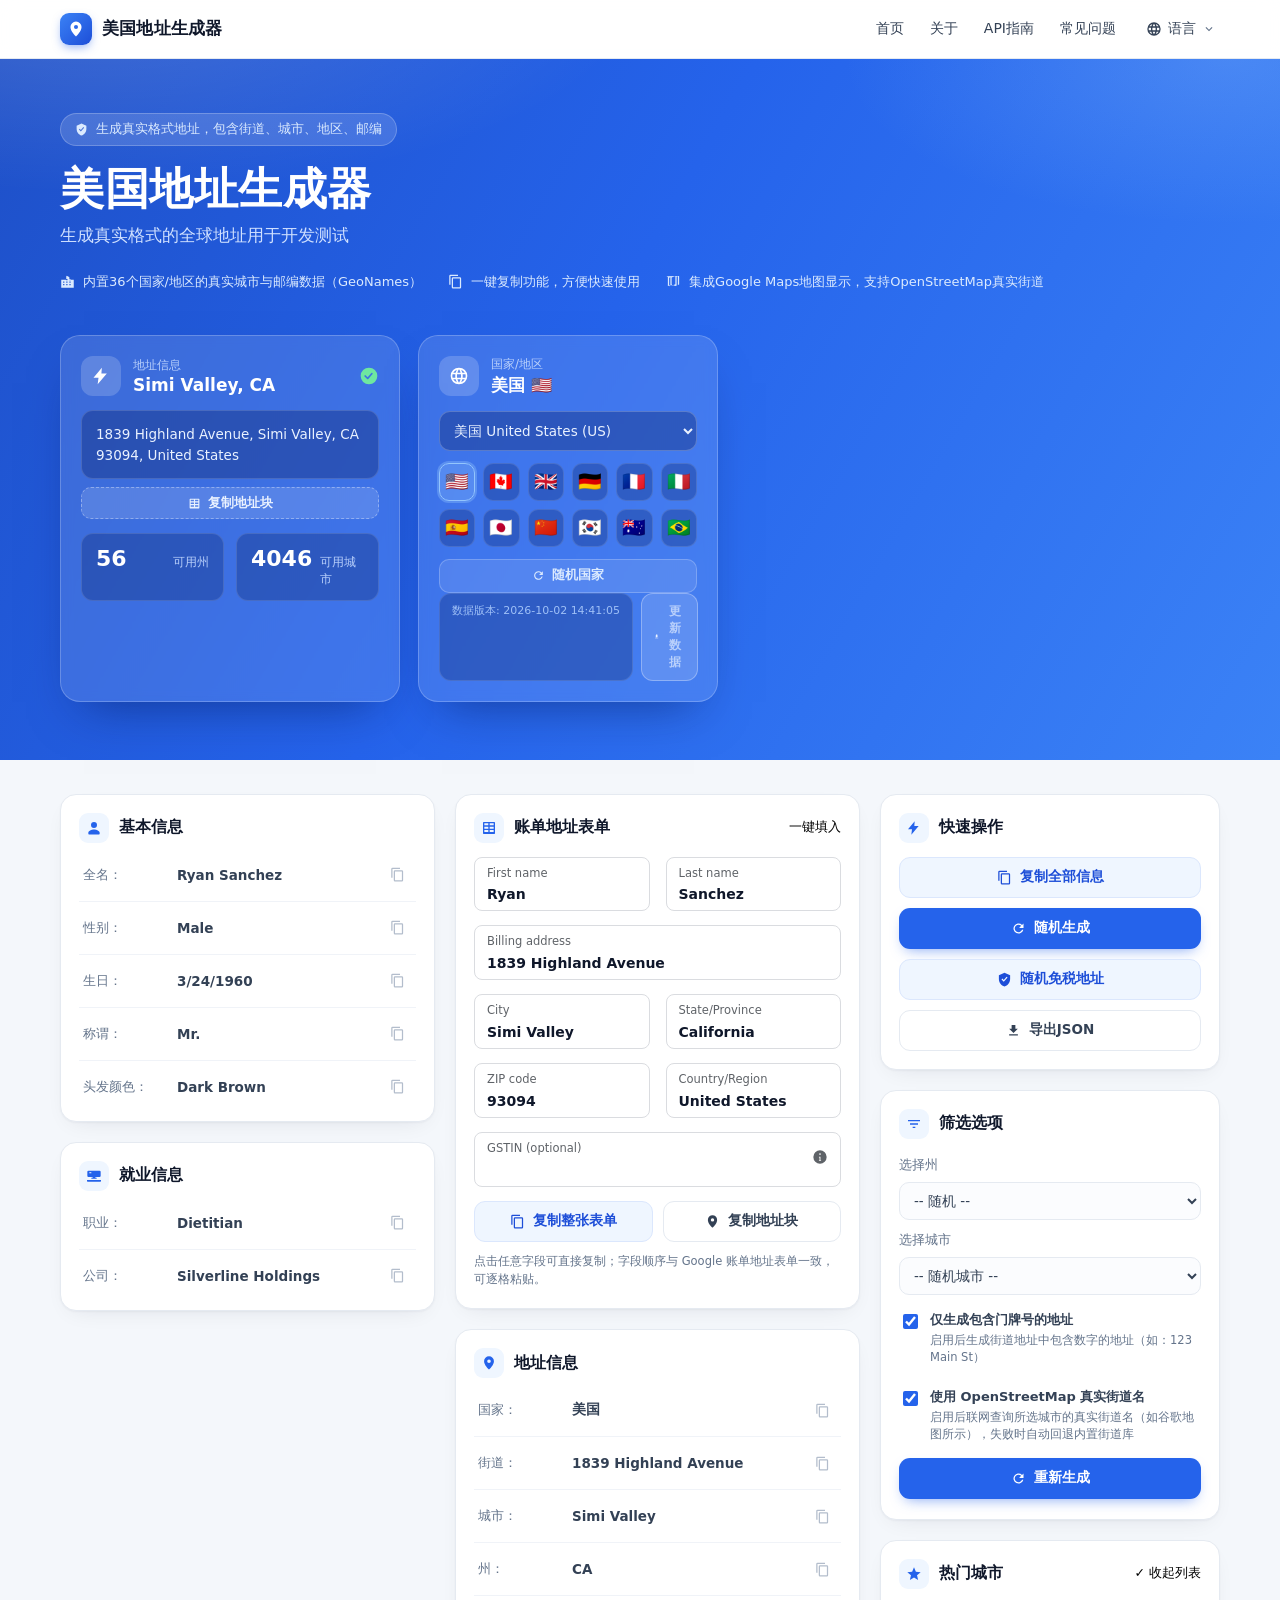
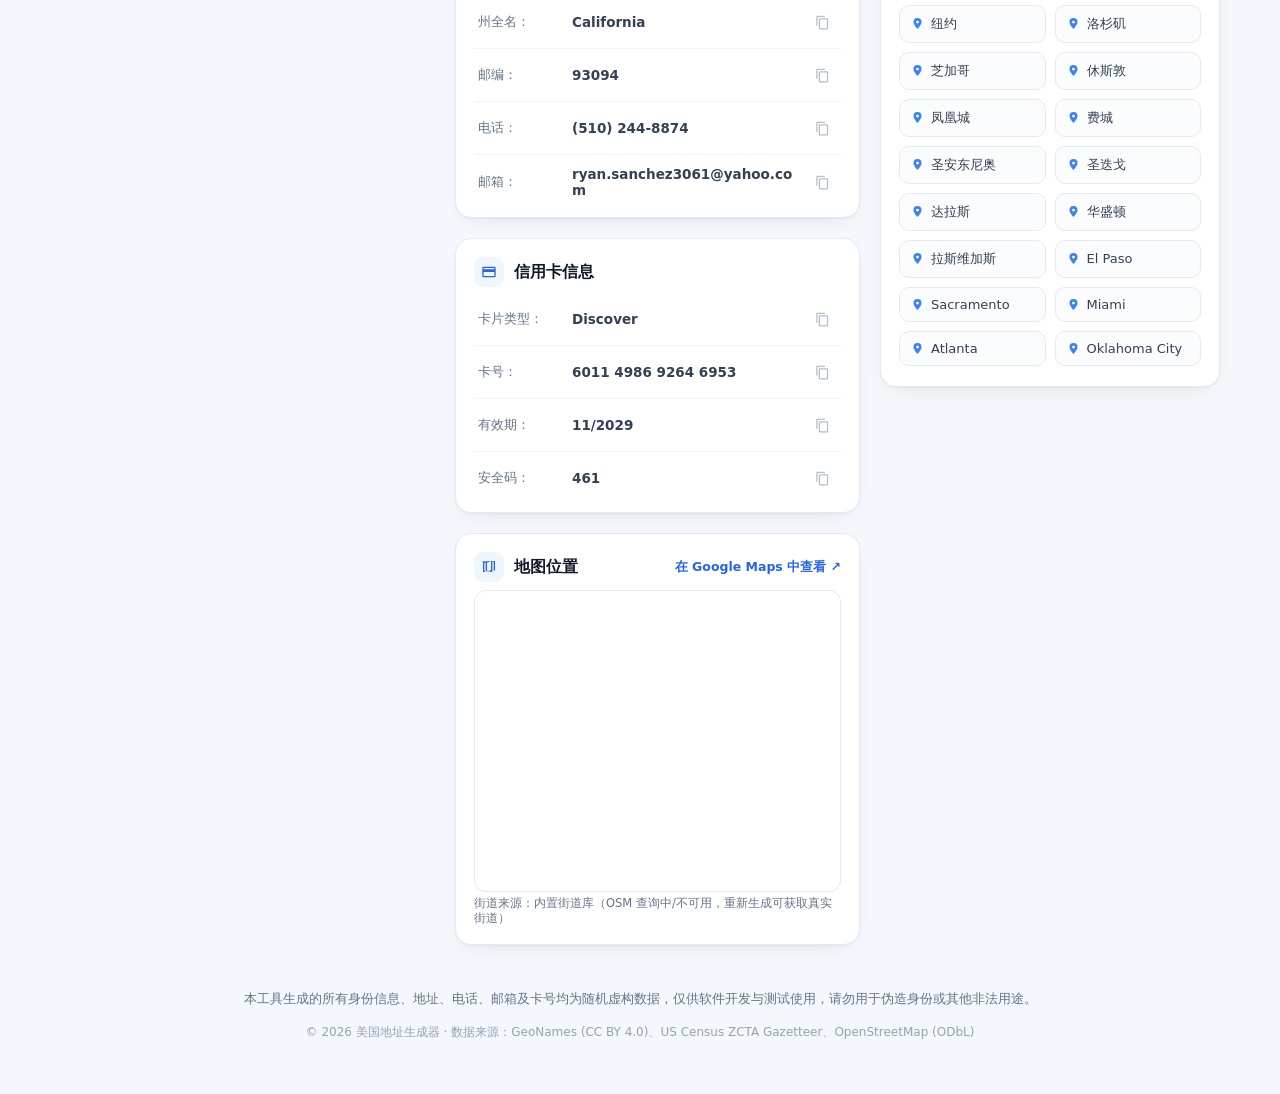
==== commit 05502b29: "修复美国海外领地(AS/GU/PR/VI/MP)州名为空导致界面显示 null 的问题" ====
--- a/Workers 和 Pages/index.html
+++ b/Workers 和 Pages/index.html
@@ -291,6 +291,6 @@
 
 <script src="js/countries_data.js?v=20261003"></script>
 <script src="js/names.js?v=20261003"></script>
-<script src="js/app.js?v=20261005d"></script>
+<script src="js/app.js?v=20261005e"></script>
 </body>
 </html>
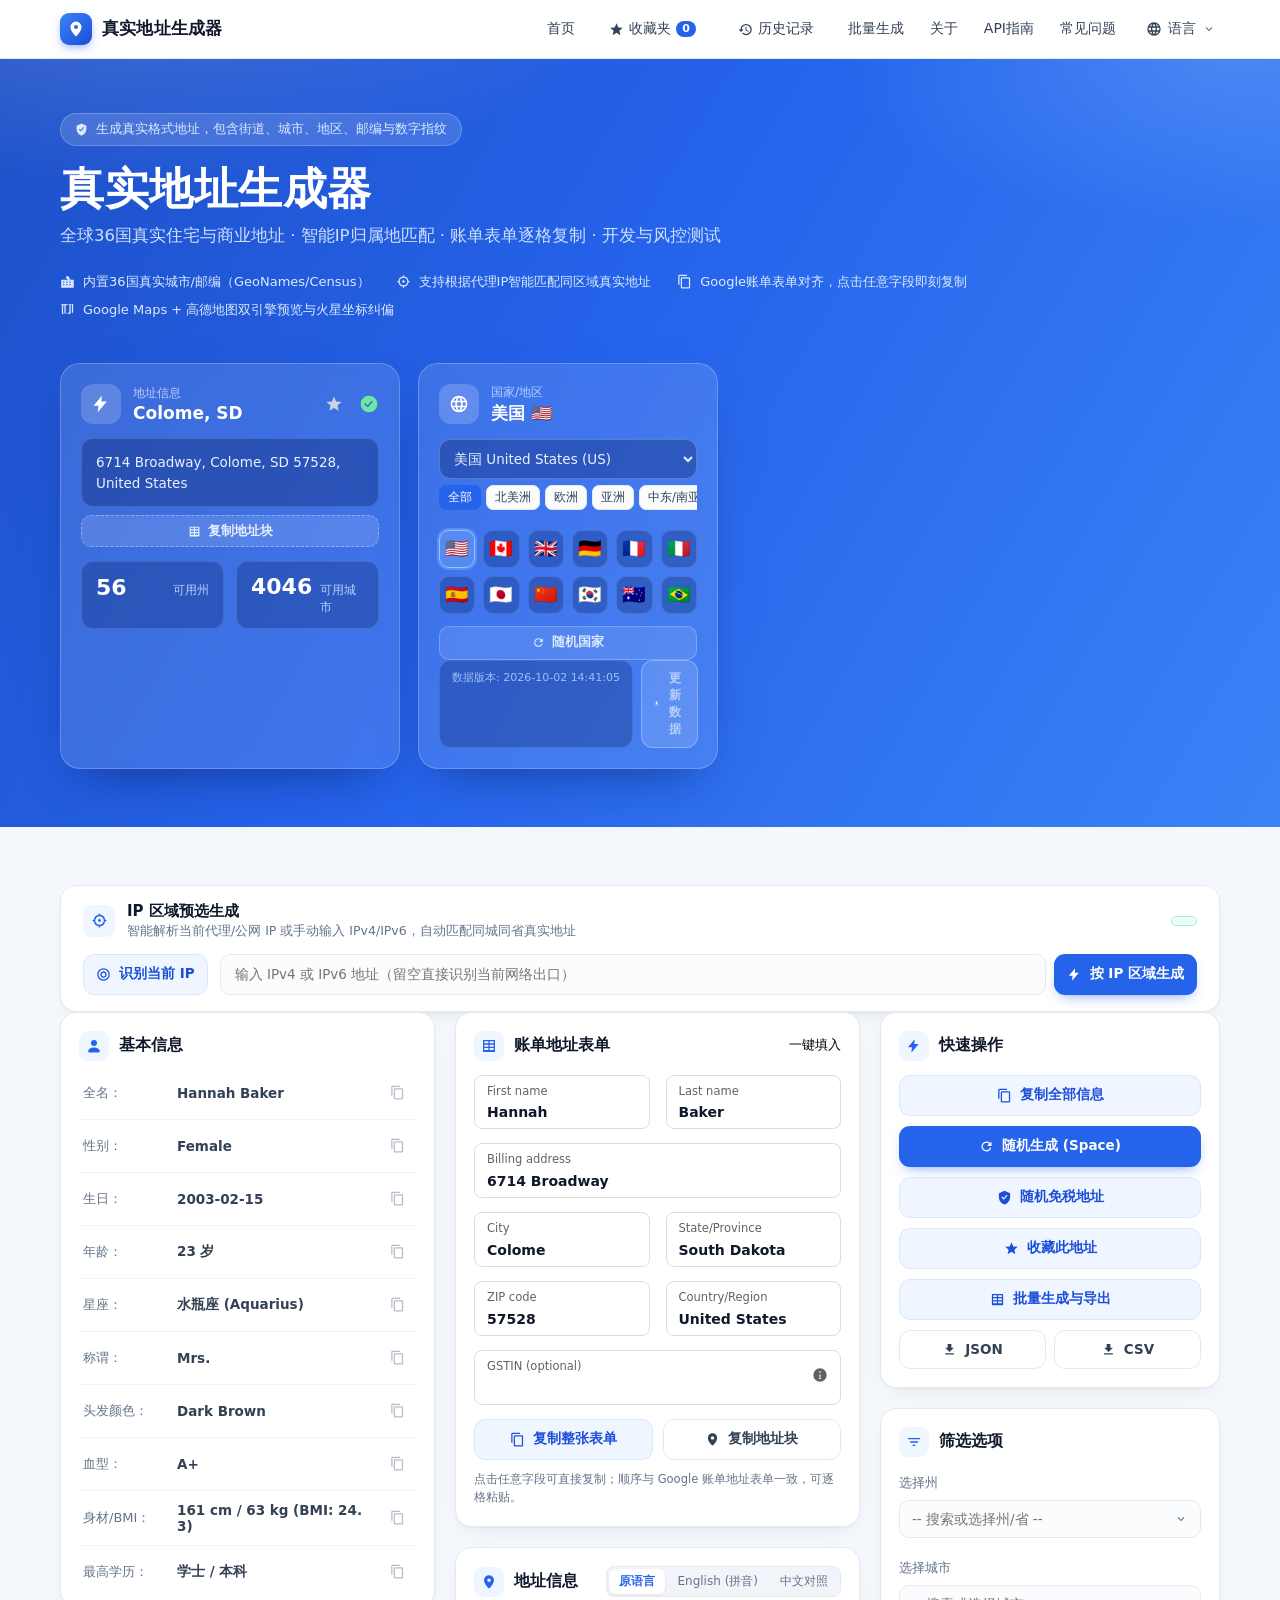
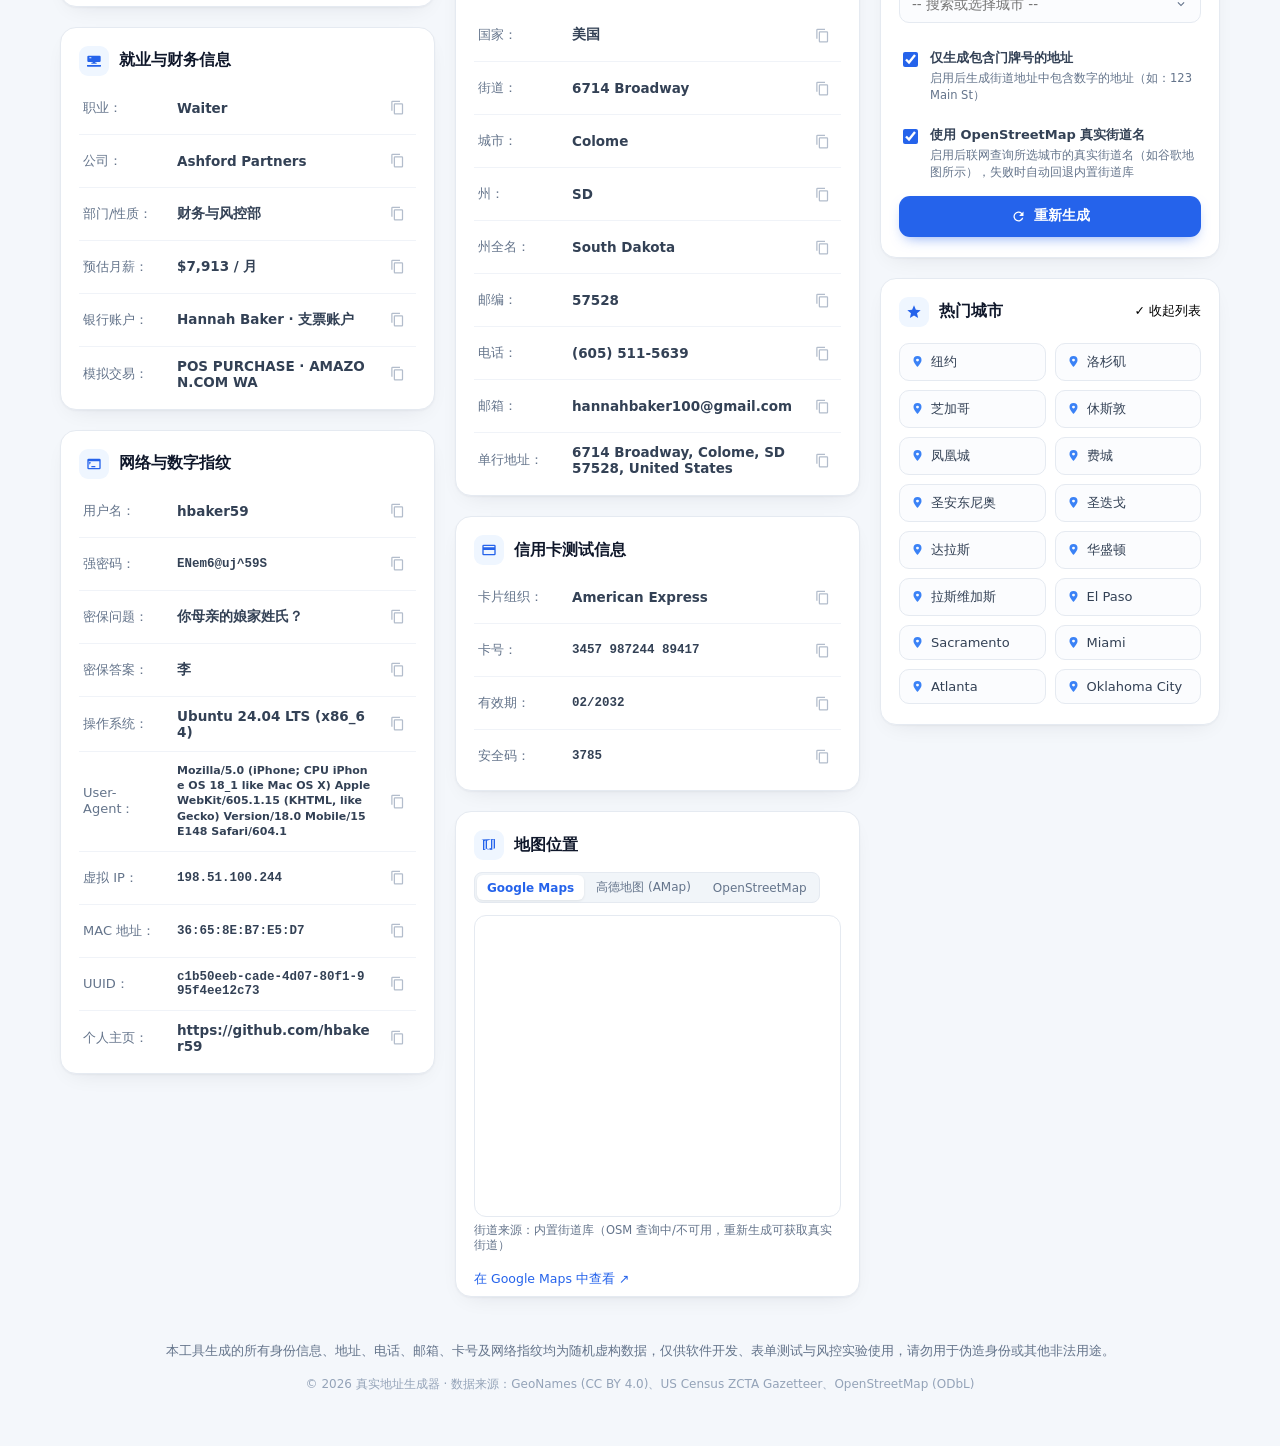
==== commit 093db27d: "feat: 升级为全功能真实地址与数字身份生成器，支持IP区域匹配、数字指纹、双地图纠偏与收藏导出" ====
--- a/Workers 和 Pages/index.html
+++ b/Workers 和 Pages/index.html
@@ -3,10 +3,10 @@
 <head>
 <meta charset="UTF-8">
 <meta name="viewport" content="width=device-width, initial-scale=1.0">
-<title>美国地址生成器 - 随机生成真实格式的美国地址</title>
-<meta name="description" content="免费在线美国地址生成器，随机生成包含街道、城市、州、邮编的真实格式美国地址，支持按州/城市筛选、账单地址表单样式逐字段复制、Google Maps 地图显示与 JSON 导出。仅供开发测试使用。">
+<title>美国与全球真实地址生成器 - 多国身份、住宅地址、账单表单与数字指纹</title>
+<meta name="description" content="全功能真实多国地址与身份信息生成器：支持全球36国真实城市/邮编/住宅地址、IP区域归属地精准生成、Google账单地址表单逐格复制、虚拟网络数字指纹、高德/谷歌双地图与中英拼音对照。">
 <link rel="icon" href="data:image/svg+xml,%3Csvg xmlns='http://www.w3.org/2000/svg' viewBox='0 0 32 32'%3E%3Crect width='32' height='32' rx='8' fill='%232563eb'/%3E%3Cpath d='M16 6a7 7 0 0 0-7 7c0 5.25 7 13 7 13s7-7.75 7-13a7 7 0 0 0-7-7zm0 9.5A2.5 2.5 0 1 1 16 10a2.5 2.5 0 0 1 0 5.5z' fill='%23fff'/%3E%3C/svg%3E">
-<link rel="stylesheet" href="css/style.css?v=20261005d">
+<link rel="stylesheet" href="css/style.css?v=20261107a">
 </head>
 <body>
 
@@ -34,6 +34,13 @@
     <symbol id="i-city" viewBox="0 0 24 24"><path d="M15 9V5.83a1 1 0 0 0-.47-.85l-3-1.9a1 1 0 0 0-1.53.85V9H2v13h20V9h-7zm-8 9H5v-2h2v2zm0-4H5v-2h2v2zm5 4h-2v-2h2v2zm0-4h-2v-2h2v2zm0-4h-2V8h2v2zm5 8h-2v-2h2v2zm0-4h-2v-2h2v2zm0-4h-2V8h2v2z"/></symbol>
     <symbol id="i-form" viewBox="0 0 24 24"><path d="M4 3h16a1 1 0 0 1 1 1v16a1 1 0 0 1-1 1H4a1 1 0 0 1-1-1V4a1 1 0 0 1 1-1zm1 2v3h6V5H5zm8 0v3h6V5h-6zM5 10v3h6v-3H5zm8 0v3h6v-3h-6zM5 15v3h6v-3H5zm8 0v3h6v-3h-6z"/></symbol>
     <symbol id="i-info" viewBox="0 0 24 24"><path d="M12 2a10 10 0 1 0 10 10A10 10 0 0 0 12 2zm0 4.2a1.3 1.3 0 1 1-1.3 1.3A1.3 1.3 0 0 1 12 6.2zm1.6 11.6h-3.2v-1.4h.9v-3.5h-.9v-1.4h2.3v4.9h.9z"/></symbol>
+    <!-- 新增实用图标 -->
+    <symbol id="i-crosshair" viewBox="0 0 24 24"><path d="M12 2a1 1 0 0 1 1 1v1.05A8.002 8.002 0 0 1 19.95 11H21a1 1 0 1 1 0 2h-1.05A8.002 8.002 0 0 1 13 19.95V21a1 1 0 1 1-2 0v-1.05A8.002 8.002 0 0 1 4.05 13H3a1 1 0 1 1 0-2h1.05A8.002 8.002 0 0 1 11 4.05V3a1 1 0 0 1 1-1zm0 4a6 6 0 1 0 0 12 6 6 0 0 0 0-12zm0 4a2 2 0 1 1 0 4 2 2 0 0 1 0-4z"/></symbol>
+    <symbol id="i-radar" viewBox="0 0 24 24"><path d="M12 2a10 10 0 1 0 10 10A10 10 0 0 0 12 2zm0 18a8 8 0 1 1 8-8 8 8 0 0 1-8 8zm0-13a5 5 0 1 0 5 5 5 5 0 0 0-5-5zm0 8a3 3 0 1 1 3-3 3 3 0 0 1-3 3zm0-10v3l2.5 2.5 1.4-1.4L13.5 8.7V7z"/></symbol>
+    <symbol id="i-history" viewBox="0 0 24 24"><path d="M13 3a9 9 0 0 0-9 9H1l3.89 3.89.07.14L9 12H6c0-3.87 3.13-7 7-7s7 3.13 7 7-3.13 7-7 7c-1.93 0-3.68-.79-4.94-2.06l-1.42 1.42A8.954 8.954 0 0 0 13 21a9 9 0 0 0 0-18zm-1 5v5l4.28 2.54.72-1.21-3.5-2.08V8H12z"/></symbol>
+    <symbol id="i-terminal" viewBox="0 0 24 24"><path d="M20 4H4a2 2 0 0 0-2 2v12a2 2 0 0 0 2 2h16a2 2 0 0 0 2-2V6a2 2 0 0 0-2-2zm0 14H4V8h16v10zm-12-3h6v2H8v-2zm-2.7-2.7L7.6 10l-2.3-1.3-.9 1.7 1.3.7-1.3.7.9 1.7z"/></symbol>
+    <symbol id="i-key" viewBox="0 0 24 24"><path d="M7 14A5 5 0 1 1 12 9c0 .4-.05.79-.14 1.16L18 16.32V19h-2.68v-1.68H13.6V15.6l-1.84-1.84c-.8.78-1.87 1.24-3.76 1.24zm0-8a3 3 0 1 0 0 6 3 3 0 0 0 0-6zm0 2a1 1 0 1 1 0 2 1 1 0 0 1 0-2z"/></symbol>
+    <symbol id="i-search" viewBox="0 0 24 24"><path d="M15.5 14h-.79l-.28-.27A6.471 6.471 0 0 0 16 9.5 6.5 6.5 0 1 0 9.5 16c1.61 0 3.09-.59 4.23-1.57l.27.28v.79l5 4.99L20.49 19l-4.99-5zm-6 0C7.01 14 5 11.99 5 9.5S7.01 5 9.5 5 14 7.01 14 9.5 11.99 14 9.5 14z"/></symbol>
   </defs>
 </svg>
 
@@ -42,10 +49,20 @@
   <div class="nav-inner">
     <a class="brand" href="#top">
       <span class="brand-logo"><svg><use href="#i-pin"/></svg></span>
-      <span class="brand-name" data-i18n="brand">美国地址生成器</span>
+      <span class="brand-name" data-i18n="brand">真实地址生成器</span>
     </a>
     <nav class="nav-links">
       <a href="#top" data-i18n="nav.home">首页</a>
+      <button class="nav-btn-link" id="navFavBtn" type="button">
+        <svg class="nav-ic"><use href="#i-star"/></svg>
+        <span data-i18n="nav.fav">收藏夹</span>
+        <span class="nav-badge" id="navFavBadge">0</span>
+      </button>
+      <button class="nav-btn-link" id="navHistBtn" type="button">
+        <svg class="nav-ic"><use href="#i-history"/></svg>
+        <span data-i18n="nav.hist">历史记录</span>
+      </button>
+      <a href="#" id="navBatchBtn" data-i18n="nav.batch">批量生成</a>
       <a href="#" id="navAbout" data-i18n="nav.about">关于</a>
       <a href="#" id="navApi" data-i18n="nav.api">API指南</a>
       <a href="#" id="navFaq" data-i18n="nav.faq">常见问题</a>
@@ -68,14 +85,15 @@
     <div class="hero-left">
       <div class="hero-badge">
         <svg><use href="#i-shield"/></svg>
-        <span data-i18n="hero.badge">生成真实格式地址，包含街道、城市、地区、邮编</span>
+        <span data-i18n="hero.badge">生成真实格式地址，包含街道、城市、地区、邮编与数字指纹</span>
       </div>
-      <h1 data-i18n="hero.title">美国地址生成器</h1>
-      <p class="hero-sub" data-i18n="hero.sub">生成真实格式的全球地址用于开发测试</p>
+      <h1 data-i18n="hero.title">真实地址生成器</h1>
+      <p class="hero-sub" data-i18n="hero.sub">全球36国真实住宅与商业地址 · 智能IP归属地匹配 · 账单表单逐格复制 · 开发与风控测试</p>
       <div class="hero-feats">
-        <div class="feat"><svg><use href="#i-city"/></svg><span data-i18n="hero.f1">内置36个国家/地区的真实城市与邮编数据（GeoNames）</span></div>
-        <div class="feat"><svg><use href="#i-copy"/></svg><span data-i18n="hero.f2">一键复制功能，方便快速使用</span></div>
-        <div class="feat"><svg><use href="#i-map"/></svg><span data-i18n="hero.f3">集成Google Maps地图显示，支持OpenStreetMap真实街道</span></div>
+        <div class="feat"><svg><use href="#i-city"/></svg><span data-i18n="hero.f1">内置36国真实城市/邮编（GeoNames/Census）</span></div>
+        <div class="feat"><svg><use href="#i-crosshair"/></svg><span data-i18n="hero.f_ip">支持根据代理IP智能匹配同区域真实地址</span></div>
+        <div class="feat"><svg><use href="#i-copy"/></svg><span data-i18n="hero.f2">Google账单表单对齐，点击任意字段即刻复制</span></div>
+        <div class="feat"><svg><use href="#i-map"/></svg><span data-i18n="hero.f3">Google Maps + 高德地图双引擎预览与火星坐标纠偏</span></div>
       </div>
     </div>
     <div class="hero-right">
@@ -86,6 +104,7 @@
             <span class="hint" data-i18n="hero.cardTitle">地址信息</span>
             <strong id="heroCity">--</strong>
           </div>
+          <button class="hero-fav-btn" id="heroFavBtn" type="button" title="收藏此地址"><svg><use href="#i-star"/></svg></button>
           <svg class="ok" id="heroOk"><use href="#i-check-circle"/></svg>
         </div>
         <button class="hero-addr" id="heroAddr" title="点击复制完整地址">--</button>
@@ -104,6 +123,8 @@
           </div>
         </div>
         <select id="selCountry" class="country-select" aria-label="Country"></select>
+        <!-- 大洲分组切换标签 -->
+        <div class="continent-tabs" id="continentTabs"></div>
         <div class="flag-chips" id="countryChips"></div>
         <div class="country-foot">
           <button class="mini-btn" id="btnRandCountry"><svg><use href="#i-refresh"/></svg><span data-i18n="hero.randomCountry">随机国家</span></button>
@@ -119,32 +140,85 @@
 
 <!-- ========= 主体 ========= -->
 <main class="main">
+
+  <!-- IP 区域预选与定位生成 -->
+  <section class="ip-panel" id="ipPanel">
+    <div class="ip-head">
+      <span class="ip-tag"><svg><use href="#i-crosshair"/></svg></span>
+      <div class="ip-desc">
+        <strong data-i18n="ip.title">IP 区域预选生成</strong>
+        <span class="ip-sub" data-i18n="ip.desc">智能解析当前代理/公网 IP 或手动输入 IPv4/IPv6，自动匹配同城同省真实地址</span>
+      </div>
+      <div class="ip-status-badge" id="ipStatusBadge" hidden></div>
+    </div>
+    <div class="ip-body">
+      <button class="btn soft" id="btnDetectIp" type="button">
+        <svg><use href="#i-radar"/></svg><span data-i18n="ip.detect">使用当前 IP</span>
+      </button>
+      <div class="ip-field">
+        <input type="text" id="ipInput" placeholder="输入 IPv4 或 IPv6 地址（留空直接识别当前网络出口）" autocomplete="off" spellcheck="false">
+        <button class="btn solid" id="btnGenIp" type="button">
+          <svg><use href="#i-bolt"/></svg><span data-i18n="ip.gen">按 IP 区域生成</span>
+        </button>
+      </div>
+    </div>
+  </section>
+
   <div class="grid">
 
     <!-- 左列 -->
     <div class="col">
+      <!-- 基本信息 -->
       <section class="card" id="cardBasic">
         <h2><span class="cicon blue"><svg><use href="#i-user"/></svg></span><span data-i18n="card.basic">基本信息</span></h2>
         <div class="rows">
           <div class="row"><span class="lb" data-i18n="f.fullName">全名：</span><span class="val" id="f-fullName">--</span><button class="cp" data-copy="fullName" title="复制"><svg><use href="#i-copy"/></svg></button></div>
           <div class="row"><span class="lb" data-i18n="f.gender">性别：</span><span class="val" id="f-gender">--</span><button class="cp" data-copy="gender"><svg><use href="#i-copy"/></svg></button></div>
           <div class="row"><span class="lb" data-i18n="f.dob">生日：</span><span class="val" id="f-dob">--</span><button class="cp" data-copy="dob"><svg><use href="#i-copy"/></svg></button></div>
+          <div class="row"><span class="lb" data-i18n="f.age">年龄：</span><span class="val" id="f-age">--</span><button class="cp" data-copy="age"><svg><use href="#i-copy"/></svg></button></div>
+          <div class="row"><span class="lb" data-i18n="f.zodiac">星座：</span><span class="val" id="f-zodiac">--</span><button class="cp" data-copy="zodiac"><svg><use href="#i-copy"/></svg></button></div>
           <div class="row"><span class="lb" data-i18n="f.title">称谓：</span><span class="val" id="f-title">--</span><button class="cp" data-copy="title"><svg><use href="#i-copy"/></svg></button></div>
           <div class="row"><span class="lb" data-i18n="f.hair">头发颜色：</span><span class="val" id="f-hair">--</span><button class="cp" data-copy="hair"><svg><use href="#i-copy"/></svg></button></div>
-        </div>
-      </section>
-
+          <div class="row"><span class="lb" data-i18n="f.blood">血型：</span><span class="val" id="f-blood">--</span><button class="cp" data-copy="bloodType"><svg><use href="#i-copy"/></svg></button></div>
+          <div class="row"><span class="lb" data-i18n="f.body">身高/体重/BMI：</span><span class="val" id="f-body">--</span><button class="cp" data-copy="bodyStats"><svg><use href="#i-copy"/></svg></button></div>
+          <div class="row"><span class="lb" data-i18n="f.edu">最高学历：</span><span class="val" id="f-edu">--</span><button class="cp" data-copy="education"><svg><use href="#i-copy"/></svg></button></div>
+        </div>
+      </section>
+
+      <!-- 就业与财务 -->
       <section class="card" id="cardJob">
-        <h2><span class="cicon blue"><svg><use href="#i-briefcase"/></svg></span><span data-i18n="card.job">就业信息</span></h2>
+        <h2><span class="cicon blue"><svg><use href="#i-briefcase"/></svg></span><span data-i18n="card.job">就业与财务信息</span></h2>
         <div class="rows">
           <div class="row"><span class="lb" data-i18n="f.occupation">职业：</span><span class="val" id="f-occupation">--</span><button class="cp" data-copy="occupation"><svg><use href="#i-copy"/></svg></button></div>
           <div class="row"><span class="lb" data-i18n="f.company">公司：</span><span class="val" id="f-company">--</span><button class="cp" data-copy="company"><svg><use href="#i-copy"/></svg></button></div>
+          <div class="row"><span class="lb" data-i18n="f.dept">部门/性质：</span><span class="val" id="f-dept">--</span><button class="cp" data-copy="department"><svg><use href="#i-copy"/></svg></button></div>
+          <div class="row"><span class="lb" data-i18n="f.salary">预估月薪：</span><span class="val" id="f-salary">--</span><button class="cp" data-copy="salary"><svg><use href="#i-copy"/></svg></button></div>
+          <div class="row"><span class="lb" data-i18n="f.account">银行账户：</span><span class="val" id="f-account">--</span><button class="cp" data-copy="accountDisplayName"><svg><use href="#i-copy"/></svg></button></div>
+          <div class="row"><span class="lb" data-i18n="f.trans">模拟交易：</span><span class="val" id="f-trans">--</span><button class="cp" data-copy="transactionDesc"><svg><use href="#i-copy"/></svg></button></div>
+        </div>
+      </section>
+
+      <!-- 网络与数字指纹 -->
+      <section class="card" id="cardDigital">
+        <h2><span class="cicon blue"><svg><use href="#i-terminal"/></svg></span><span data-i18n="card.digital">网络与数字指纹</span></h2>
+        <div class="rows">
+          <div class="row"><span class="lb" data-i18n="f.username">用户名：</span><span class="val" id="f-username">--</span><button class="cp" data-copy="username"><svg><use href="#i-copy"/></svg></button></div>
+          <div class="row"><span class="lb" data-i18n="f.password">强密码：</span><span class="val mono" id="f-password">--</span><button class="cp" data-copy="password"><svg><use href="#i-copy"/></svg></button></div>
+          <div class="row"><span class="lb" data-i18n="f.secQ">密保问题：</span><span class="val" id="f-secQ">--</span><button class="cp" data-copy="securityQuestion"><svg><use href="#i-copy"/></svg></button></div>
+          <div class="row"><span class="lb" data-i18n="f.secA">密保答案：</span><span class="val" id="f-secA">--</span><button class="cp" data-copy="securityAnswer"><svg><use href="#i-copy"/></svg></button></div>
+          <div class="row"><span class="lb" data-i18n="f.os">操作系统：</span><span class="val" id="f-os">--</span><button class="cp" data-copy="os"><svg><use href="#i-copy"/></svg></button></div>
+          <div class="row"><span class="lb" data-i18n="f.ua">User-Agent：</span><span class="val ua-val" id="f-ua" title="浏览器用户代理">--</span><button class="cp" data-copy="userAgent"><svg><use href="#i-copy"/></svg></button></div>
+          <div class="row"><span class="lb" data-i18n="f.docIp">虚拟 IP：</span><span class="val mono" id="f-docIp">--</span><button class="cp" data-copy="docIp"><svg><use href="#i-copy"/></svg></button></div>
+          <div class="row"><span class="lb" data-i18n="f.mac">MAC 地址：</span><span class="val mono" id="f-mac">--</span><button class="cp" data-copy="macAddress"><svg><use href="#i-copy"/></svg></button></div>
+          <div class="row"><span class="lb" data-i18n="f.uuid">UUID：</span><span class="val mono" id="f-uuid">--</span><button class="cp" data-copy="uuid"><svg><use href="#i-copy"/></svg></button></div>
+          <div class="row"><span class="lb" data-i18n="f.url">个人主页：</span><span class="val" id="f-url">--</span><button class="cp" data-copy="personalUrl"><svg><use href="#i-copy"/></svg></button></div>
         </div>
       </section>
     </div>
 
     <!-- 中列 -->
     <div class="col">
+      <!-- 账单地址表单 -->
       <section class="card" id="cardBilling">
         <h2>
           <span class="cicon blue"><svg><use href="#i-form"/></svg></span>
@@ -195,8 +269,16 @@
         </div>
       </section>
 
+      <!-- 地址信息（多语言切换） -->
       <section class="card" id="cardAddr">
-        <h2><span class="cicon blue"><svg><use href="#i-pin"/></svg></span><span data-i18n="card.addr">地址信息</span></h2>
+        <div class="card-head-bar">
+          <h2><span class="cicon blue"><svg><use href="#i-pin"/></svg></span><span data-i18n="card.addr">地址信息</span></h2>
+          <div class="seg-tabs" id="addrLangTabs">
+            <button type="button" class="seg-tab active" data-addr-lang="native" data-i18n="addr.native">原语言</button>
+            <button type="button" class="seg-tab" data-addr-lang="en" data-i18n="addr.en">English (拼音)</button>
+            <button type="button" class="seg-tab" data-addr-lang="zh" data-i18n="addr.zh">中文对照</button>
+          </div>
+        </div>
         <div class="rows">
           <div class="row"><span class="lb" data-i18n="f.country">国家：</span><span class="val" id="f-country">--</span><button class="cp" data-copy="country"><svg><use href="#i-copy"/></svg></button></div>
           <div class="row"><span class="lb" data-i18n="f.street">街道：</span><span class="val" id="f-street">--</span><button class="cp" data-copy="street"><svg><use href="#i-copy"/></svg></button></div>
@@ -206,51 +288,89 @@
           <div class="row"><span class="lb" data-i18n="f.zip">邮编：</span><span class="val" id="f-zip">--</span><button class="cp" data-copy="zip"><svg><use href="#i-copy"/></svg></button></div>
           <div class="row"><span class="lb" data-i18n="f.phone">电话：</span><span class="val" id="f-phone">--</span><button class="cp" data-copy="phone"><svg><use href="#i-copy"/></svg></button></div>
           <div class="row"><span class="lb" data-i18n="f.email">邮箱：</span><span class="val" id="f-email">--</span><button class="cp" data-copy="email"><svg><use href="#i-copy"/></svg></button></div>
-        </div>
-      </section>
-
+          <div class="row full-row"><span class="lb" data-i18n="f.fullAddr">单行地址：</span><span class="val" id="f-fullAddr">--</span><button class="cp" data-copy="fullAddress"><svg><use href="#i-copy"/></svg></button></div>
+        </div>
+      </section>
+
+      <!-- 信用卡信息 -->
       <section class="card" id="cardCard">
-        <h2><span class="cicon blue"><svg><use href="#i-card"/></svg></span><span data-i18n="card.credit">信用卡信息</span></h2>
+        <h2><span class="cicon blue"><svg><use href="#i-card"/></svg></span><span data-i18n="card.credit">信用卡测试信息</span></h2>
         <div class="rows">
-          <div class="row"><span class="lb" data-i18n="f.cardType">卡片类型：</span><span class="val" id="f-cardType">--</span><button class="cp" data-copy="cardType"><svg><use href="#i-copy"/></svg></button></div>
-          <div class="row"><span class="lb" data-i18n="f.cardNumber">卡号：</span><span class="val" id="f-cardNumber">--</span><button class="cp" data-copy="cardNumber"><svg><use href="#i-copy"/></svg></button></div>
-          <div class="row"><span class="lb" data-i18n="f.cardExpiry">有效期：</span><span class="val" id="f-cardExpiry">--</span><button class="cp" data-copy="cardExpiry"><svg><use href="#i-copy"/></svg></button></div>
-          <div class="row"><span class="lb" data-i18n="f.cardCvv">安全码：</span><span class="val" id="f-cardCvv">--</span><button class="cp" data-copy="cardCvv"><svg><use href="#i-copy"/></svg></button></div>
-        </div>
-      </section>
-
+          <div class="row"><span class="lb" data-i18n="f.cardType">卡片组织：</span><span class="val" id="f-cardType">--</span><button class="cp" data-copy="cardType"><svg><use href="#i-copy"/></svg></button></div>
+          <div class="row"><span class="lb" data-i18n="f.cardNumber">卡号：</span><span class="val mono" id="f-cardNumber">--</span><button class="cp" data-copy="cardNumber"><svg><use href="#i-copy"/></svg></button></div>
+          <div class="row"><span class="lb" data-i18n="f.cardExpiry">有效期：</span><span class="val mono" id="f-cardExpiry">--</span><button class="cp" data-copy="cardExpiry"><svg><use href="#i-copy"/></svg></button></div>
+          <div class="row"><span class="lb" data-i18n="f.cardCvv">安全码：</span><span class="val mono" id="f-cardCvv">--</span><button class="cp" data-copy="cardCvv"><svg><use href="#i-copy"/></svg></button></div>
+        </div>
+      </section>
+
+      <!-- 地图预览（双地图与火星坐标纠偏） -->
       <section class="card" id="cardMap">
-        <h2>
-          <span class="cicon blue"><svg><use href="#i-map"/></svg></span>
-          <span data-i18n="card.map">地图位置</span>
-          <a class="hlink" id="gmapsLink" href="#" target="_blank" rel="noopener" data-i18n="map.open">在 Google Maps 中查看 ↗</a>
-        </h2>
+        <div class="card-head-bar">
+          <h2>
+            <span class="cicon blue"><svg><use href="#i-map"/></svg></span>
+            <span data-i18n="card.map">地图位置</span>
+          </h2>
+          <div class="seg-tabs" id="mapTabs">
+            <button type="button" class="seg-tab active" data-map-type="google">Google Maps</button>
+            <button type="button" class="seg-tab" data-map-type="amap" id="tabAmap">高德地图 (AMap)</button>
+            <button type="button" class="seg-tab" data-map-type="osm">OpenStreetMap</button>
+          </div>
+        </div>
         <div class="map-wrap">
-          <iframe id="mapFrame" title="Google Maps" loading="lazy" referrerpolicy="no-referrer-when-downgrade" allowfullscreen></iframe>
-        </div>
-        <p class="map-src" id="streetSrc"></p>
+          <iframe id="mapFrame" title="Map Preview" loading="lazy" referrerpolicy="no-referrer-when-downgrade" allowfullscreen></iframe>
+        </div>
+        <div class="map-foot">
+          <p class="map-src" id="streetSrc"></p>
+          <div class="map-links">
+            <a class="hlink" id="gmapsLink" href="#" target="_blank" rel="noopener" data-i18n="map.openGmaps">在 Google Maps 中查看 ↗</a>
+            <a class="hlink" id="amapLink" href="#" target="_blank" rel="noopener" data-i18n="map.openAmap" style="display:none">在高德地图查看 ↗</a>
+          </div>
+        </div>
       </section>
     </div>
 
     <!-- 右列 -->
     <div class="col side">
+      <!-- 快速操作 -->
       <section class="card" id="cardQuick">
         <h2><span class="cicon blue"><svg><use href="#i-bolt"/></svg></span><span data-i18n="card.quick">快速操作</span></h2>
         <div class="quick">
           <button class="btn soft" id="btnCopyAll"><svg><use href="#i-copy"/></svg><span data-i18n="q.copyAll">复制全部信息</span></button>
-          <button class="btn solid" id="btnGen"><svg><use href="#i-refresh"/></svg><span data-i18n="q.random">随机生成</span></button>
+          <button class="btn solid" id="btnGen"><svg><use href="#i-refresh"/></svg><span data-i18n="q.random">随机生成 (Space)</span></button>
           <button class="btn soft" id="btnTaxFree"><svg><use href="#i-shield"/></svg><span data-i18n="q.taxFree">随机免税地址</span></button>
-          <button class="btn ghost" id="btnExport"><svg><use href="#i-download"/></svg><span data-i18n="q.export">导出JSON</span></button>
-        </div>
-      </section>
-
+          <button class="btn soft" id="btnFav"><svg><use href="#i-star"/></svg><span data-i18n="q.fav">收藏此地址</span></button>
+          <button class="btn soft" id="btnBatch"><svg><use href="#i-form"/></svg><span data-i18n="q.batch">批量生成与导出</span></button>
+          <div class="quick-row">
+            <button class="btn ghost flex-1" id="btnExport"><svg><use href="#i-download"/></svg><span data-i18n="q.export">JSON</span></button>
+            <button class="btn ghost flex-1" id="btnExportCsv"><svg><use href="#i-download"/></svg><span data-i18n="q.exportCsv">CSV</span></button>
+          </div>
+        </div>
+      </section>
+
+      <!-- 筛选选项（可搜索 Combobox） -->
       <section class="card" id="cardFilter">
         <h2><span class="cicon blue"><svg><use href="#i-filter"/></svg></span><span data-i18n="card.filter">筛选选项</span></h2>
         <div class="filters">
-          <label class="flb" for="selState" id="lblRegionFilter">选择州</label>
-          <select id="selState"><option value="" data-i18n="flt.anyState">-- 随机 --</option></select>
-          <label class="flb" for="selCity" data-i18n="flt.city">选择城市</label>
-          <select id="selCity"><option value="" data-i18n="flt.anyCity">-- 随机城市 --</option></select>
+          <label class="flb" for="comboStateInput" id="lblRegionFilter">选择州</label>
+          <div class="combobox-wrap" id="comboStateWrap">
+            <div class="combo-input-box">
+              <input type="text" class="combo-input" id="comboStateInput" placeholder="-- 搜索或选择州/省 --" autocomplete="off">
+              <button type="button" class="combo-arrow" id="comboStateBtn" aria-label="Toggle dropdown"><svg><use href="#i-chevron-down"/></svg></button>
+            </div>
+            <div class="combo-dropdown" id="comboStateList" hidden></div>
+            <select id="selState" style="display:none"></select>
+          </div>
+
+          <label class="flb" for="comboCityInput" data-i18n="flt.city">选择城市</label>
+          <div class="combobox-wrap" id="comboCityWrap">
+            <div class="combo-input-box">
+              <input type="text" class="combo-input" id="comboCityInput" placeholder="-- 搜索或选择城市 --" autocomplete="off">
+              <button type="button" class="combo-arrow" id="comboCityBtn" aria-label="Toggle dropdown"><svg><use href="#i-chevron-down"/></svg></button>
+            </div>
+            <div class="combo-dropdown" id="comboCityList" hidden></div>
+            <select id="selCity" style="display:none"></select>
+          </div>
+
           <label class="chk">
             <input type="checkbox" id="chkHouse" checked>
             <span><b data-i18n="flt.house">仅生成包含门牌号的地址</b><i data-i18n="flt.houseHint">启用后生成街道地址中包含数字的地址（如：123 Main St）</i></span>
@@ -263,6 +383,7 @@
         </div>
       </section>
 
+      <!-- 热门城市 -->
       <section class="card" id="cardHot">
         <h2><span class="cicon blue"><svg><use href="#i-star"/></svg></span><span data-i18n="card.hot">热门城市</span>
           <button class="hlink asbtn" id="hotToggle" data-i18n="hot.collapse">✓ 收起列表</button>
@@ -275,8 +396,8 @@
 </main>
 
 <footer class="foot">
-  <p><span data-i18n="foot.disclaimer">本工具生成的所有身份信息、地址、电话、邮箱及卡号均为随机虚构数据，仅供软件开发与测试使用，请勿用于伪造身份或其他非法用途。</span></p>
-  <p class="muted">© 2026 美国地址生成器 · <span data-i18n="foot.src">数据来源：GeoNames (CC BY 4.0)、US Census ZCTA Gazetteer、OpenStreetMap (ODbL)</span></p>
+  <p><span data-i18n="foot.disclaimer">本工具生成的所有身份信息、地址、电话、邮箱、卡号及网络指纹均为随机虚构数据，仅供软件开发、表单测试与风控实验使用，请勿用于伪造身份或其他非法用途。</span></p>
+  <p class="muted">© 2026 真实地址生成器 · <span data-i18n="foot.src">数据来源：GeoNames (CC BY 4.0)、US Census ZCTA Gazetteer、OpenStreetMap (ODbL)</span></p>
 </footer>
 
 <!-- ========= 模态框 ========= -->
@@ -290,7 +411,7 @@
 <div class="toast" id="toast" hidden></div>
 
 <script src="js/countries_data.js?v=20261003"></script>
-<script src="js/names.js?v=20261003"></script>
-<script src="js/app.js?v=20261005e"></script>
+<script src="js/names.js?v=20261107a"></script>
+<script src="js/app.js?v=20261107a"></script>
 </body>
 </html>
--- a/Workers 和 Pages/css/style.css
+++ b/Workers 和 Pages/css/style.css
@@ -377,3 +377,144 @@
   .nav-links > a { display: none; }
   .brand-name { font-size: 15px; }
 }
+
+/* ============ 顶部导航扩展 ============ */
+.nav-btn-link {
+  display: inline-flex; align-items: center; gap: 5px;
+  border: 0; background: none; font-size: 14px; color: var(--ink-2);
+  padding: 6px 8px; border-radius: 8px; transition: all .15s ease;
+}
+.nav-btn-link:hover { color: var(--blue-600); background: var(--blue-50); }
+.nav-ic { width: 15px; height: 15px; flex: none; }
+.nav-badge {
+  background: var(--blue-600); color: #fff; font-size: 11px; font-weight: 700;
+  padding: 1px 6px; border-radius: 999px; line-height: 1.2;
+}
+
+/* ============ IP 区域预选条 ============ */
+.ip-panel {
+  max-width: 1200px; margin: 24px auto 0; padding: 16px 22px;
+  background: #fff; border: 1px solid var(--line); border-radius: 16px;
+  box-shadow: var(--shadow);
+  display: flex; flex-direction: column; gap: 14px;
+}
+.ip-head { display: flex; align-items: center; gap: 12px; flex-wrap: wrap; }
+.ip-tag {
+  width: 32px; height: 32px; border-radius: 9px;
+  background: var(--blue-50); color: var(--blue-600);
+  display: grid; place-items: center; flex: none;
+}
+.ip-tag svg { width: 17px; height: 17px; }
+.ip-desc { display: flex; flex-direction: column; gap: 2px; flex: 1; min-width: 240px; }
+.ip-desc strong { font-size: 15px; color: var(--ink); }
+.ip-desc .ip-sub { font-size: 12.5px; color: var(--muted); }
+.ip-status-badge {
+  display: inline-flex; align-items: center; gap: 6px;
+  background: #ecfdf5; border: 1px solid #a7f3d0; color: #065f46;
+  padding: 4px 12px; border-radius: 999px; font-size: 12px; font-weight: 500;
+}
+.ip-status-badge.error { background: #fef2f2; border-color: #fecaca; color: #991b1b; }
+.ip-status-badge.warning { background: #fffbeb; border-color: #fde68a; color: #92400e; }
+.ip-body { display: flex; gap: 12px; align-items: center; flex-wrap: wrap; }
+.ip-field { display: flex; gap: 8px; flex: 1; min-width: 280px; }
+.ip-field input {
+  flex: 1; padding: 10px 14px; border: 1px solid var(--line); border-radius: 10px;
+  background: #fbfcfe; color: var(--ink); font-size: 13.5px; outline: none;
+  font-family: inherit;
+}
+.ip-field input:focus { border-color: var(--blue-500); box-shadow: 0 0 0 3px rgba(59, 130, 246, .15); }
+.ip-auto-btn { white-space: nowrap; }
+
+/* ============ 分段控制 (Segmented Tabs) ============ */
+.card-head-bar {
+  display: flex; align-items: center; justify-content: space-between;
+  gap: 12px; margin-bottom: 12px; flex-wrap: wrap;
+}
+.card-head-bar h2 { margin: 0; }
+.seg-tabs {
+  display: inline-flex; background: #f1f5f9; border-radius: 8px; padding: 2px;
+  gap: 2px; border: 1px solid var(--line);
+}
+.seg-tab {
+  border: 0; background: none; font-size: 12px; padding: 4px 10px;
+  border-radius: 6px; color: var(--muted); font-weight: 500; transition: all .15s ease;
+}
+.seg-tab:hover { color: var(--ink); }
+.seg-tab.active { background: #fff; color: var(--blue-600); font-weight: 600; box-shadow: 0 1px 3px rgba(0,0,0,.08); }
+
+/* ============ 大洲标签 ============ */
+.continent-tabs {
+  display: flex; gap: 5px; overflow-x: auto; padding: 6px 0 8px;
+  scrollbar-width: none;
+}
+.continent-tabs::-webkit-scrollbar { display: none; }
+.continent-chip {
+  flex: none; border: 1px solid var(--line); background: #fbfcfe;
+  color: var(--ink-2); font-size: 11.5px; padding: 4px 8px; border-radius: 7px;
+  transition: all .12s ease;
+}
+.continent-chip:hover { border-color: var(--blue-500); color: var(--blue-600); }
+.continent-chip.active { background: var(--blue-600); color: #fff; border-color: var(--blue-600); }
+
+/* ============ 收藏星标 ============ */
+.hero-fav-btn {
+  background: none; border: 0; padding: 4px; color: #cbd5e1; border-radius: 6px;
+  display: grid; place-items: center; transition: color .15s, transform .15s; margin-left: auto;
+}
+.hero-fav-btn svg { width: 18px; height: 18px; }
+.hero-fav-btn:hover { color: #f59e0b; transform: scale(1.15); }
+.hero-fav-btn.active { color: #f59e0b; }
+.hero-fav-btn.active svg { fill: #f59e0b; }
+
+/* ============ 可搜索 Combobox ============ */
+.combobox-wrap { position: relative; margin-bottom: 10px; }
+.combo-input-box {
+  display: flex; align-items: center; position: relative;
+  border: 1px solid var(--line); border-radius: 10px; background: #fbfcfe;
+}
+.combo-input-box:focus-within { border-color: var(--blue-500); box-shadow: 0 0 0 3px rgba(59, 130, 246, .15); }
+.combo-input {
+  width: 100%; border: 0; background: none; padding: 10px 34px 10px 12px;
+  font-size: 13.5px; color: var(--ink); outline: none; font-family: inherit;
+}
+.combo-arrow {
+  position: absolute; right: 8px; top: 50%; transform: translateY(-50%);
+  border: 0; background: none; color: var(--muted); padding: 4px; display: grid; place-items: center;
+}
+.combo-arrow svg { width: 14px; height: 14px; }
+.combo-dropdown {
+  position: absolute; left: 0; top: calc(100% + 4px); right: 0;
+  max-height: 220px; overflow-y: auto; background: #fff;
+  border: 1px solid var(--line); border-radius: 10px;
+  box-shadow: 0 10px 25px -5px rgba(15, 23, 42, .15); z-index: 40; padding: 4px;
+}
+.combo-dropdown[hidden] { display: none; }
+.combo-opt {
+  display: flex; align-items: center; justify-content: space-between;
+  padding: 8px 10px; font-size: 13px; color: var(--ink-2); border-radius: 6px;
+  cursor: pointer;
+}
+.combo-opt:hover, .combo-opt.focused { background: var(--blue-50); color: var(--blue-700); }
+.combo-opt.selected { font-weight: 600; color: var(--blue-600); background: #eff6ff; }
+.combo-opt .opt-count { font-size: 11px; color: var(--muted); }
+.combo-empty { padding: 12px 10px; font-size: 12.5px; color: var(--muted); text-align: center; }
+
+/* 辅助样式 */
+.mono { font-family: "JetBrains Mono", Consolas, Monaco, monospace; font-size: 12.5px; }
+.ua-val { font-size: 11px; line-height: 1.4; word-break: break-all; }
+.flex-1 { flex: 1; }
+.quick-row { display: flex; gap: 8px; width: 100%; }
+.map-foot { display: flex; align-items: center; justify-content: space-between; margin-top: 6px; flex-wrap: wrap; gap: 8px; }
+.map-links { display: flex; gap: 12px; }
+.map-links .hlink { font-size: 12.5px; }
+
+/* 收藏夹与批量生成表格 */
+.fav-table-wrap, .batch-table-wrap { max-height: 380px; overflow-y: auto; border: 1px solid var(--line); border-radius: 10px; margin: 12px 0; }
+.fav-table, .batch-table { width: 100%; border-collapse: collapse; font-size: 12.5px; }
+.fav-table th, .batch-table th { background: #f8fafc; padding: 9px 12px; text-align: left; font-weight: 600; color: var(--ink-2); position: sticky; top: 0; border-bottom: 1px solid var(--line); }
+.fav-table td, .batch-table td { padding: 9px 12px; border-bottom: 1px solid var(--line); color: var(--ink-2); }
+.fav-table tr:hover, .batch-table tr:hover { background: #f8fafc; }
+.act-btn-group { display: flex; gap: 6px; }
+.mini-action { border: 1px solid var(--line); background: #fff; border-radius: 6px; padding: 3px 7px; font-size: 11.5px; color: var(--ink-2); }
+.mini-action:hover { border-color: var(--blue-500); color: var(--blue-600); background: var(--blue-50); }
+.mini-action.danger:hover { border-color: #ef4444; color: #dc2626; background: #fef2f2; }
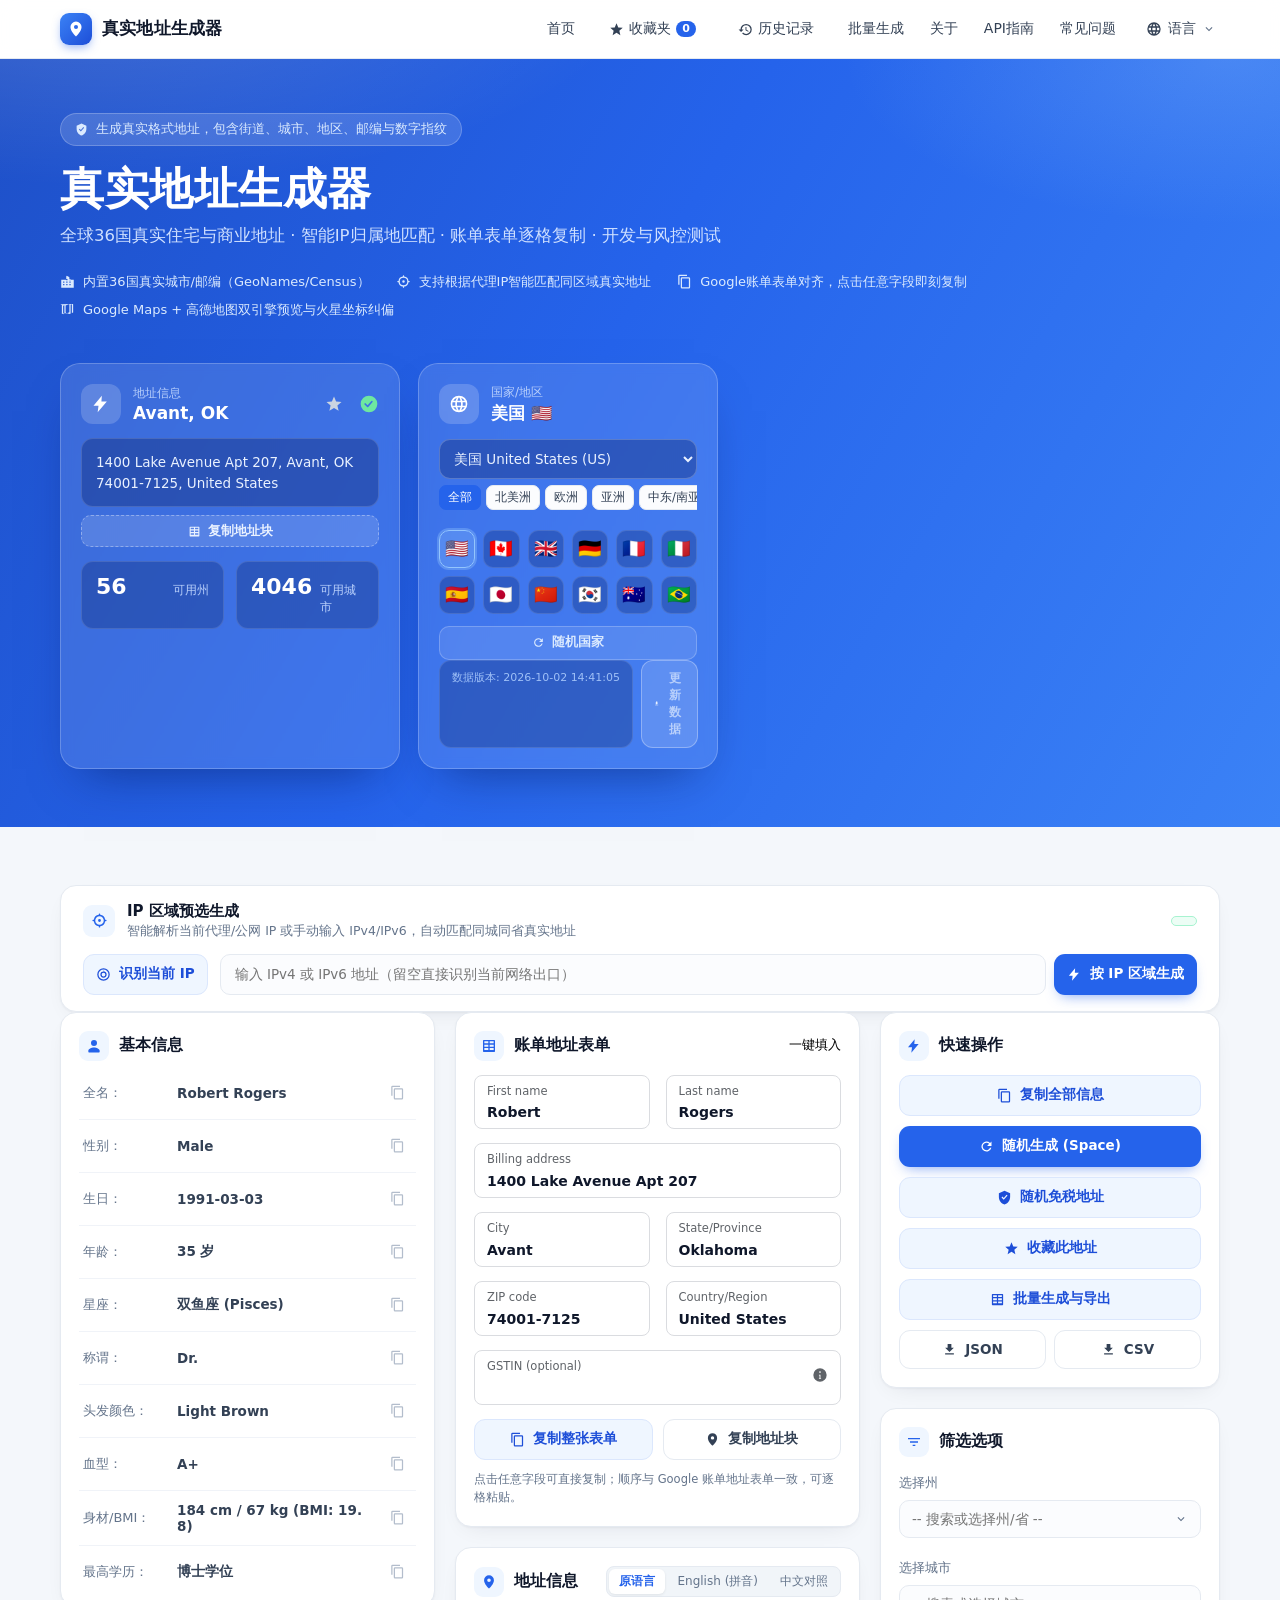
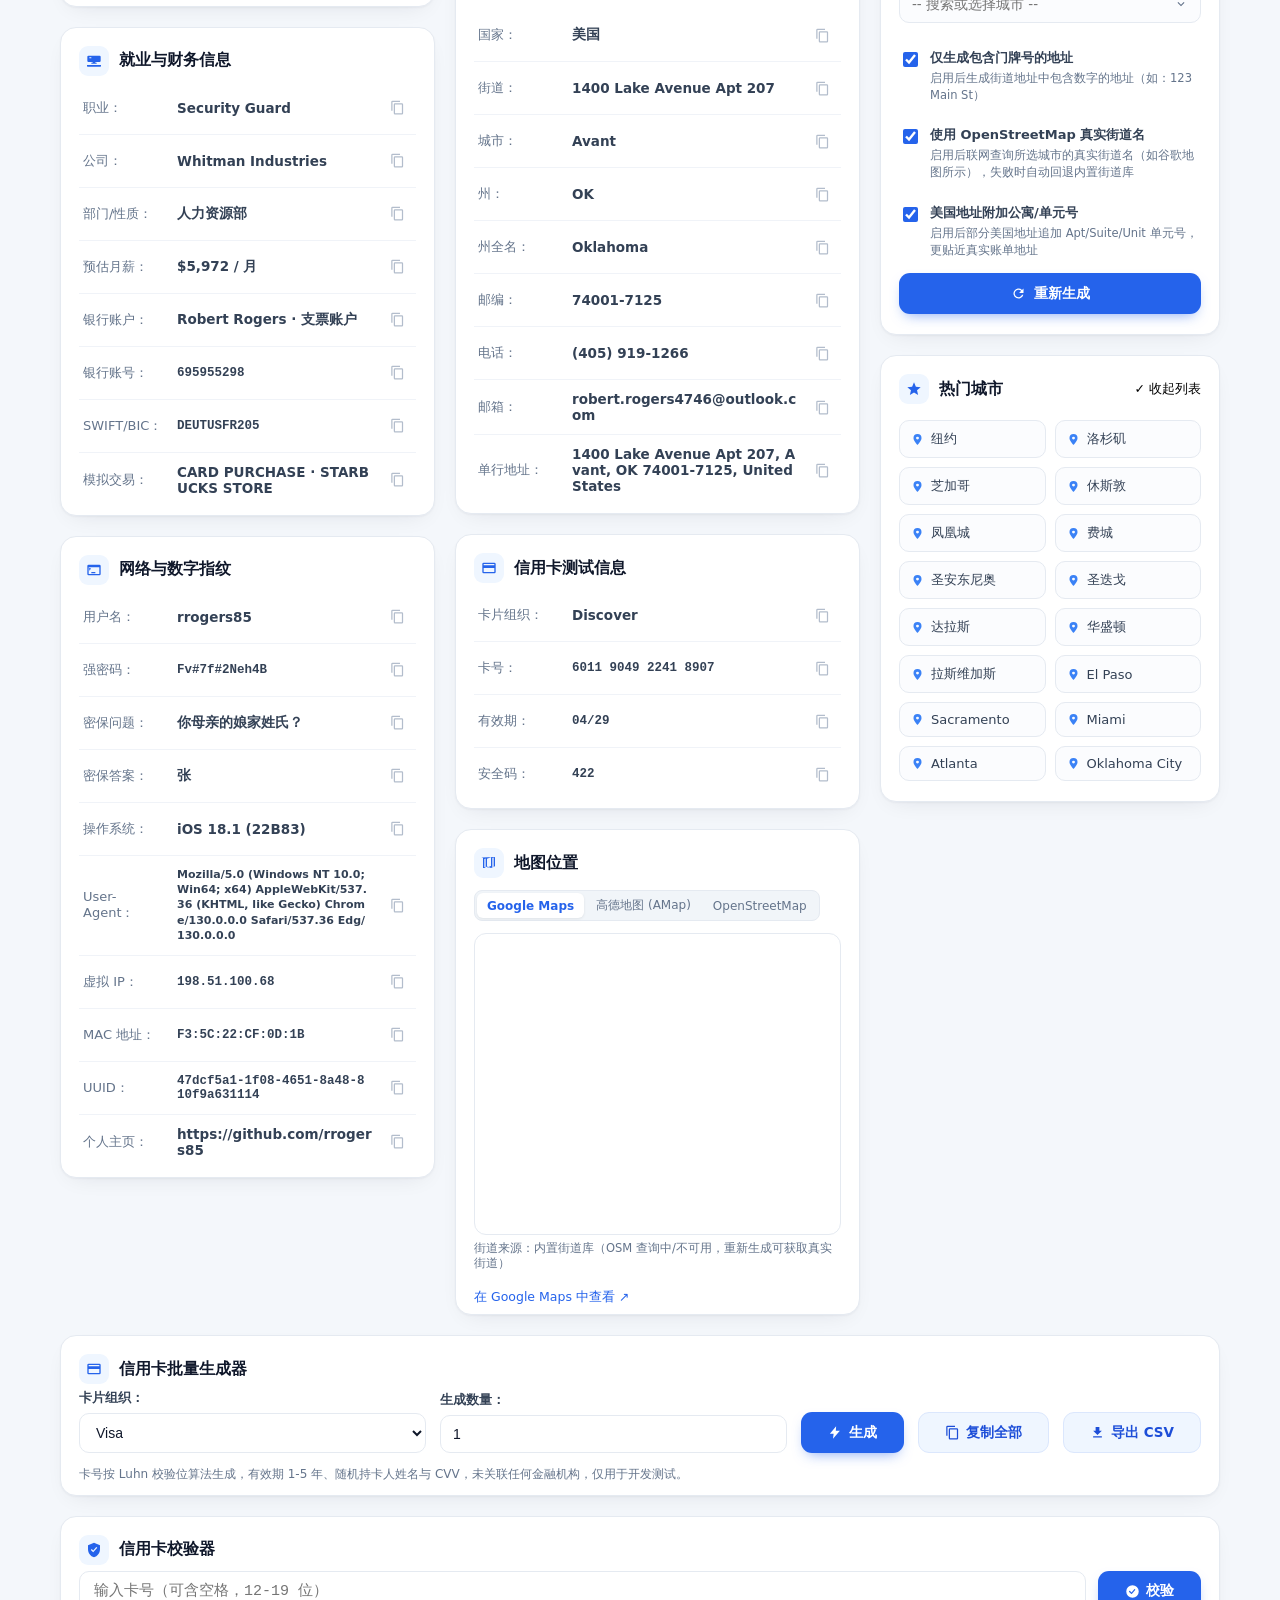
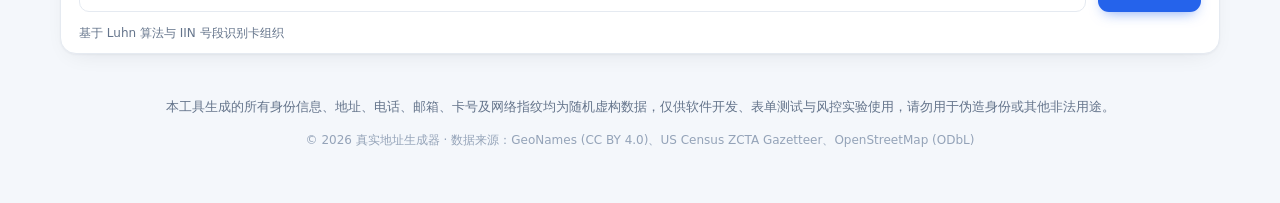
==== commit 7e01ce7e: "feat: 信用卡全真实IIN号段15品牌+校验器+seed可复现+银行测试数据；移除硬编码高德Key改为本地配置" ====
--- a/Workers 和 Pages/index.html
+++ b/Workers 和 Pages/index.html
@@ -6,7 +6,7 @@
 <title>美国与全球真实地址生成器 - 多国身份、住宅地址、账单表单与数字指纹</title>
 <meta name="description" content="全功能真实多国地址与身份信息生成器：支持全球36国真实城市/邮编/住宅地址、IP区域归属地精准生成、Google账单地址表单逐格复制、虚拟网络数字指纹、高德/谷歌双地图与中英拼音对照。">
 <link rel="icon" href="data:image/svg+xml,%3Csvg xmlns='http://www.w3.org/2000/svg' viewBox='0 0 32 32'%3E%3Crect width='32' height='32' rx='8' fill='%232563eb'/%3E%3Cpath d='M16 6a7 7 0 0 0-7 7c0 5.25 7 13 7 13s7-7.75 7-13a7 7 0 0 0-7-7zm0 9.5A2.5 2.5 0 1 1 16 10a2.5 2.5 0 0 1 0 5.5z' fill='%23fff'/%3E%3C/svg%3E">
-<link rel="stylesheet" href="css/style.css?v=20261107a">
+<link rel="stylesheet" href="css/style.css?v=20261112e">
 </head>
 <body>
 
@@ -194,6 +194,8 @@
           <div class="row"><span class="lb" data-i18n="f.dept">部门/性质：</span><span class="val" id="f-dept">--</span><button class="cp" data-copy="department"><svg><use href="#i-copy"/></svg></button></div>
           <div class="row"><span class="lb" data-i18n="f.salary">预估月薪：</span><span class="val" id="f-salary">--</span><button class="cp" data-copy="salary"><svg><use href="#i-copy"/></svg></button></div>
           <div class="row"><span class="lb" data-i18n="f.account">银行账户：</span><span class="val" id="f-account">--</span><button class="cp" data-copy="accountDisplayName"><svg><use href="#i-copy"/></svg></button></div>
+          <div class="row"><span class="lb" data-i18n="f.bankAccount">银行账号：</span><span class="val mono" id="f-bankAccount">--</span><button class="cp" data-copy="bankAccount"><svg><use href="#i-copy"/></svg></button></div>
+          <div class="row"><span class="lb" data-i18n="f.swift">SWIFT/BIC：</span><span class="val mono" id="f-swift">--</span><button class="cp" data-copy="swift"><svg><use href="#i-copy"/></svg></button></div>
           <div class="row"><span class="lb" data-i18n="f.trans">模拟交易：</span><span class="val" id="f-trans">--</span><button class="cp" data-copy="transactionDesc"><svg><use href="#i-copy"/></svg></button></div>
         </div>
       </section>
@@ -379,6 +381,10 @@
             <input type="checkbox" id="chkOsm" checked>
             <span><b data-i18n="flt.osm">使用 OpenStreetMap 真实街道名</b><i data-i18n="flt.osmHint">启用后联网查询所选城市的真实街道名（如谷歌地图所示），失败时自动回退内置街道库</i></span>
           </label>
+          <label class="chk">
+            <input type="checkbox" id="chkUnit" checked>
+            <span><b data-i18n="flt.unit">美国地址附加公寓/单元号</b><i data-i18n="flt.unitHint">启用后部分美国地址追加 Apt/Suite/Unit 单元号，更贴近真实账单地址</i></span>
+          </label>
           <button class="btn solid full" id="btnRegen"><svg><use href="#i-refresh"/></svg><span data-i18n="q.regen">重新生成</span></button>
         </div>
       </section>
@@ -391,6 +397,53 @@
         <div class="hot-grid" id="hotCities"></div>
       </section>
     </div>
+
+    <!-- 信用卡批量生成器（Luhn 合法测试卡）· 通栏 -->
+    <section class="card card-wide" id="cardCgen">
+      <h2><span class="cicon blue"><svg><use href="#i-card"/></svg></span><span data-i18n="cgen.title">信用卡批量生成器</span></h2>
+      <div class="cgen-controls">
+        <div class="cgen-field">
+          <label class="cgen-lb" for="cgenType" data-i18n="cgen.type">卡片组织：</label>
+          <select id="cgenType">
+            <option value="Visa">Visa</option>
+            <option value="AmericanExpress">AmericanExpress</option>
+            <option value="ChinaUnionPay">ChinaUnionPay</option>
+            <option value="DinersClub">DinersClub</option>
+            <option value="Discover">Discover</option>
+            <option value="JCB">JCB</option>
+            <option value="MasterCard">MasterCard</option>
+            <option value="Maestro">Maestro</option>
+            <option value="RuPay">RuPay</option>
+            <option value="Mir">Mir</option>
+            <option value="Troy">Troy</option>
+            <option value="UATP">UATP</option>
+            <option value="Elo">Elo</option>
+            <option value="Hipercard">Hipercard</option>
+            <option value="Dankort">Dankort</option>
+          </select>
+        </div>
+        <div class="cgen-field">
+          <label class="cgen-lb" for="cgenQty" data-i18n="cgen.count">生成数量：</label>
+          <input type="number" id="cgenQty" min="1" max="10" value="1" inputmode="numeric">
+        </div>
+        <button class="btn solid cgen-btn" id="cgenBtn"><svg><use href="#i-bolt"/></svg><span data-i18n="cgen.generate">生成</span></button>
+        <button class="btn soft cgen-btn" id="cgenCopyAll"><svg><use href="#i-copy"/></svg><span data-i18n="cgen.copyAll">复制全部</span></button>
+        <button class="btn soft cgen-btn" id="cgenExportCsv"><svg><use href="#i-download"/></svg><span data-i18n="cgen.exportCsv">导出 CSV</span></button>
+      </div>
+      <div class="cgen-grid" id="cgenGrid"></div>
+      <p class="cgen-note" data-i18n="cgen.note">卡号按 Luhn 校验位算法生成，有效期 1-5 年、随机持卡人姓名与 CVV，未关联任何金融机构，仅用于开发测试。</p>
+    </section>
+
+    <!-- 信用卡校验器 · 通栏 -->
+    <section class="card card-wide" id="cardCval">
+      <h2><span class="cicon blue"><svg><use href="#i-shield"/></svg></span><span data-i18n="cval.title">信用卡校验器</span></h2>
+      <div class="cval-row">
+        <input type="text" id="cvalInput" class="cval-input" data-i18n-placeholder="cval.placeholder" placeholder="输入卡号（可含空格，12-19 位）" autocomplete="off" spellcheck="false">
+        <button class="btn solid cgen-btn" id="cvalBtn"><svg><use href="#i-check-circle"/></svg><span data-i18n="cval.check">校验</span></button>
+      </div>
+      <div class="cval-result" id="cvalResult"></div>
+      <p class="cgen-note" data-i18n="cval.hint">基于 Luhn 算法与 IIN 号段识别卡组织</p>
+    </section>
 
   </div>
 </main>
@@ -410,8 +463,9 @@
 
 <div class="toast" id="toast" hidden></div>
 
-<script src="js/countries_data.js?v=20261003"></script>
-<script src="js/names.js?v=20261107a"></script>
-<script src="js/app.js?v=20261107a"></script>
+<script src="js/countries_data.js?v=20261112e"></script>
+<script src="js/names.js?v=20261112e"></script>
+<script src="js/cc_core.js?v=20261112e"></script>
+<script src="js/app.js?v=20261112e"></script>
 </body>
 </html>
--- a/Workers 和 Pages/css/style.css
+++ b/Workers 和 Pages/css/style.css
@@ -518,3 +518,110 @@
 .mini-action { border: 1px solid var(--line); background: #fff; border-radius: 6px; padding: 3px 7px; font-size: 11.5px; color: var(--ink-2); }
 .mini-action:hover { border-color: var(--blue-500); color: var(--blue-600); background: var(--blue-50); }
 .mini-action.danger:hover { border-color: #ef4444; color: #dc2626; background: #fef2f2; }
+
+/* ============ 信用卡批量生成器 ============ */
+.cgen-controls { display: flex; flex-wrap: wrap; gap: 14px; align-items: flex-end; margin: 4px 0 6px; }
+.cgen-field { display: flex; flex-direction: column; gap: 6px; flex: 1 1 190px; }
+.cgen-lb { font-size: 12.5px; color: var(--ink-2); font-weight: 600; }
+.cgen-field select, .cgen-field input {
+  padding: 10px 12px; border: 1px solid var(--line); border-radius: 10px; background: #fff;
+  font-size: 14px; color: var(--ink); outline: none; transition: border-color .15s, box-shadow .15s;
+}
+.cgen-field select:focus, .cgen-field input:focus { border-color: var(--blue-500); box-shadow: 0 0 0 3px rgba(59, 130, 246, .15); }
+.cgen-btn { flex: 0 0 auto; height: 41px; padding: 0 26px; font-weight: 700; gap: 6px; }
+.cgen-btn svg { width: 15px; height: 15px; }
+.cgen-grid { display: grid; grid-template-columns: repeat(auto-fill, minmax(300px, 1fr)); gap: 16px; margin-top: 12px; }
+.cgen-grid:empty { display: none; }
+.cgen-note { margin: 12px 0 2px; font-size: 12px; color: var(--muted); line-height: 1.6; }
+
+.ccard { position: relative; border-radius: 14px; padding: 16px 18px 14px; min-height: 168px; color: #fff; overflow: hidden; box-shadow: 0 8px 20px -10px rgba(15, 23, 42, .35); }
+.ccard-head { display: flex; justify-content: space-between; align-items: center; margin-bottom: 14px; }
+.ccard-brand { font-size: 16.5px; font-weight: 800; letter-spacing: .3px; }
+.ccard-chip { width: 36px; height: 26px; border-radius: 6px; background: linear-gradient(135deg, #f6d67e, #c9a13f); border: 1px solid rgba(0, 0, 0, .18); box-shadow: inset 0 0 0 2px rgba(255, 255, 255, .25); }
+.ccard-num { font-family: "JetBrains Mono", Consolas, Monaco, monospace; font-size: 18px; letter-spacing: .8px; font-weight: 600; white-space: nowrap; overflow: hidden; text-overflow: ellipsis; }
+.ccard-row { display: flex; justify-content: space-between; margin-top: 12px; font-size: 12.5px; font-weight: 700; }
+.ccard-kv i { font-style: normal; opacity: .8; font-weight: 600; }
+.ccard-foot { display: flex; justify-content: space-between; align-items: flex-end; margin-top: 16px; }
+.ccard-name { font-size: 15px; font-weight: 700; max-width: 75%; overflow: hidden; text-overflow: ellipsis; white-space: nowrap; }
+.ccard-mark { font-size: 13px; font-weight: 800; letter-spacing: .5px; display: inline-flex; align-items: center; }
+
+/* 点击复制交互 */
+.ccard .cc-copy { position: relative; cursor: copy; }
+.ccard .ccard-tip {
+  position: absolute; bottom: calc(100% + 5px); right: 0; background: #0f172a; color: #fff;
+  font-size: 11px; font-weight: 500; padding: 3px 9px; border-radius: 6px; white-space: nowrap;
+  opacity: 0; pointer-events: none; transition: opacity .12s; z-index: 2;
+}
+.ccard .cc-copy:hover .ccard-tip { opacity: 1; }
+.ccard .cc-copy.copied .ccard-tip { opacity: 1; }
+
+/* 品牌卡面配色 */
+.ccard.cc-visa { background: linear-gradient(135deg, #1a1f71 0%, #2e4bb1 60%, #3b5bd6 100%); }
+.ccard.cc-master { background: linear-gradient(135deg, #f7f3ef 0%, #ead9c3 100%); color: #0f172a; }
+.ccard.cc-amex { background: linear-gradient(135deg, #dcc684 0%, #c3a957 100%); color: #0f172a; }
+.ccard.cc-upay { background: linear-gradient(135deg, #eef3fa 0%, #d7e6f7 100%); color: #0f172a; }
+.ccard.cc-diners { background: linear-gradient(135deg, #004a97 0%, #0079be 100%); }
+.ccard.cc-discover { background: linear-gradient(135deg, #e55c20 0%, #ff9e1b 100%); }
+.ccard.cc-jcb { background: linear-gradient(135deg, #0e4c96 0%, #0b7bbf 100%); }
+.ccard.cc-misc { background: linear-gradient(135deg, #475569 0%, #64748b 100%); }
+
+/* 品牌角标 */
+.mark-visa { font-style: italic; }
+.mark-mc { display: inline-flex; }
+.mark-mc i { width: 24px; height: 24px; border-radius: 50%; background: #eb001b; display: inline-block; }
+.mark-mc i:last-child { background: #f79e1b; margin-left: -10px; mix-blend-mode: multiply; opacity: .92; }
+.mark-amex { background: #2557a7; color: #fff; padding: 3px 7px; border-radius: 4px; font-size: 11px; }
+.mark-up { display: inline-flex; gap: 2px; }
+.mark-up i { width: 8px; height: 20px; border-radius: 2px; display: inline-block; }
+.mark-up i:nth-child(1) { background: #e21836; }
+.mark-up i:nth-child(2) { background: #00447c; }
+.mark-up i:nth-child(3) { background: #007b84; }
+.mark-dc { display: inline-flex; }
+.mark-dc i { width: 22px; height: 22px; border-radius: 50%; border: 4px solid #fff; display: inline-block; background: transparent; box-sizing: border-box; }
+.mark-disc i { font-style: normal; color: #ffd24d; }
+.mark-jcb { display: inline-flex; gap: 2px; }
+.mark-jcb i { width: 20px; height: 22px; border-radius: 4px; color: #fff; font-size: 12px; font-style: normal; display: inline-flex; align-items: center; justify-content: center; }
+.mark-jcb i:nth-child(1) { background: #0e7a3d; }
+.mark-jcb i:nth-child(2) { background: #bc1e2d; }
+.mark-jcb i:nth-child(3) { background: #1a4fa0; }
+
+/* 信用卡生成器通栏（.grid 直接子元素，占满三列） */
+.card-wide { grid-column: 1 / -1; }
+
+/* ============ 信用卡校验器 ============ */
+.cval-row { display: flex; gap: 12px; margin: 4px 0 8px; flex-wrap: wrap; }
+.cval-input {
+  flex: 1 1 260px; padding: 11px 14px; border: 1px solid var(--line); border-radius: 10px;
+  background: #fff; font-size: 15px; font-family: "JetBrains Mono", Consolas, Monaco, monospace;
+  color: var(--ink); outline: none; transition: border-color .15s, box-shadow .15s;
+}
+.cval-input:focus { border-color: var(--blue-500); box-shadow: 0 0 0 3px rgba(59, 130, 246, .15); }
+.cval-result { display: none; flex-wrap: wrap; align-items: center; gap: 10px; padding: 12px 14px; border-radius: 10px; background: #f8fafc; border: 1px solid var(--line); }
+.cval-result.show { display: flex; }
+.cval-badge { font-size: 13px; font-weight: 800; padding: 4px 12px; border-radius: 999px; }
+.cval-badge.ok { background: #dcfce7; color: #15803d; }
+.cval-badge.bad { background: #fee2e2; color: #dc2626; }
+.cval-chip { font-size: 13px; color: var(--ink-2); background: #fff; border: 1px solid var(--line); padding: 4px 12px; border-radius: 999px; }
+.cval-chip b { color: var(--blue-600); }
+.cval-len { font-size: 12px; color: var(--muted); margin-left: auto; }
+
+/* ============ 扩充品牌卡面 ============ */
+.ccard.cc-maestro { background: linear-gradient(135deg, #0f2b5c 0%, #1f5fa8 100%); }
+.ccard.cc-rupay { background: linear-gradient(135deg, #1d734a 0%, #35b06f 100%); }
+.ccard.cc-mir { background: linear-gradient(135deg, #005c9e 0%, #00a3e0 100%); }
+.ccard.cc-troy { background: linear-gradient(135deg, #e2001a 0%, #ff6a13 100%); }
+.ccard.cc-uatp { background: linear-gradient(135deg, #3d3d4e 0%, #6b6b82 100%); }
+
+.mark-maestro { background: #fff; color: #0f2b5c; padding: 3px 10px; border-radius: 999px; font-size: 11px; }
+.mark-rupay { background: #fff; color: #1d734a; padding: 3px 10px; border-radius: 999px; font-size: 11px; }
+.mark-mir { background: #fff; color: #005c9e; padding: 3px 10px; border-radius: 4px; font-size: 11px; font-style: italic; }
+.mark-troy { background: #fff; color: #e2001a; padding: 3px 10px; border-radius: 4px; font-size: 11px; font-weight: 900; }
+.mark-uatp { background: #fff; color: #3d3d4e; padding: 3px 10px; border-radius: 4px; font-size: 11px; letter-spacing: 1px; }
+
+/* 新增品牌（Elo/Hipercard/Dankort） */
+.ccard.cc-elo { background: linear-gradient(135deg, #23201d 0%, #4a453e 100%); }
+.ccard.cc-hiper { background: linear-gradient(135deg, #8e0e15 0%, #d3232f 100%); }
+.ccard.cc-dankort { background: linear-gradient(135deg, #a01622 0%, #d5232e 100%); }
+.mark-elo { background: #ffe000; color: #23201d; padding: 3px 12px; border-radius: 999px; font-size: 12px; font-weight: 900; letter-spacing: 1px; }
+.mark-hiper { background: #fff; color: #b3161d; padding: 3px 10px; border-radius: 4px; font-size: 11px; font-weight: 800; }
+.mark-dankort { background: #fff; color: #a01622; padding: 3px 10px; border-radius: 4px; font-size: 11px; font-weight: 800; }
